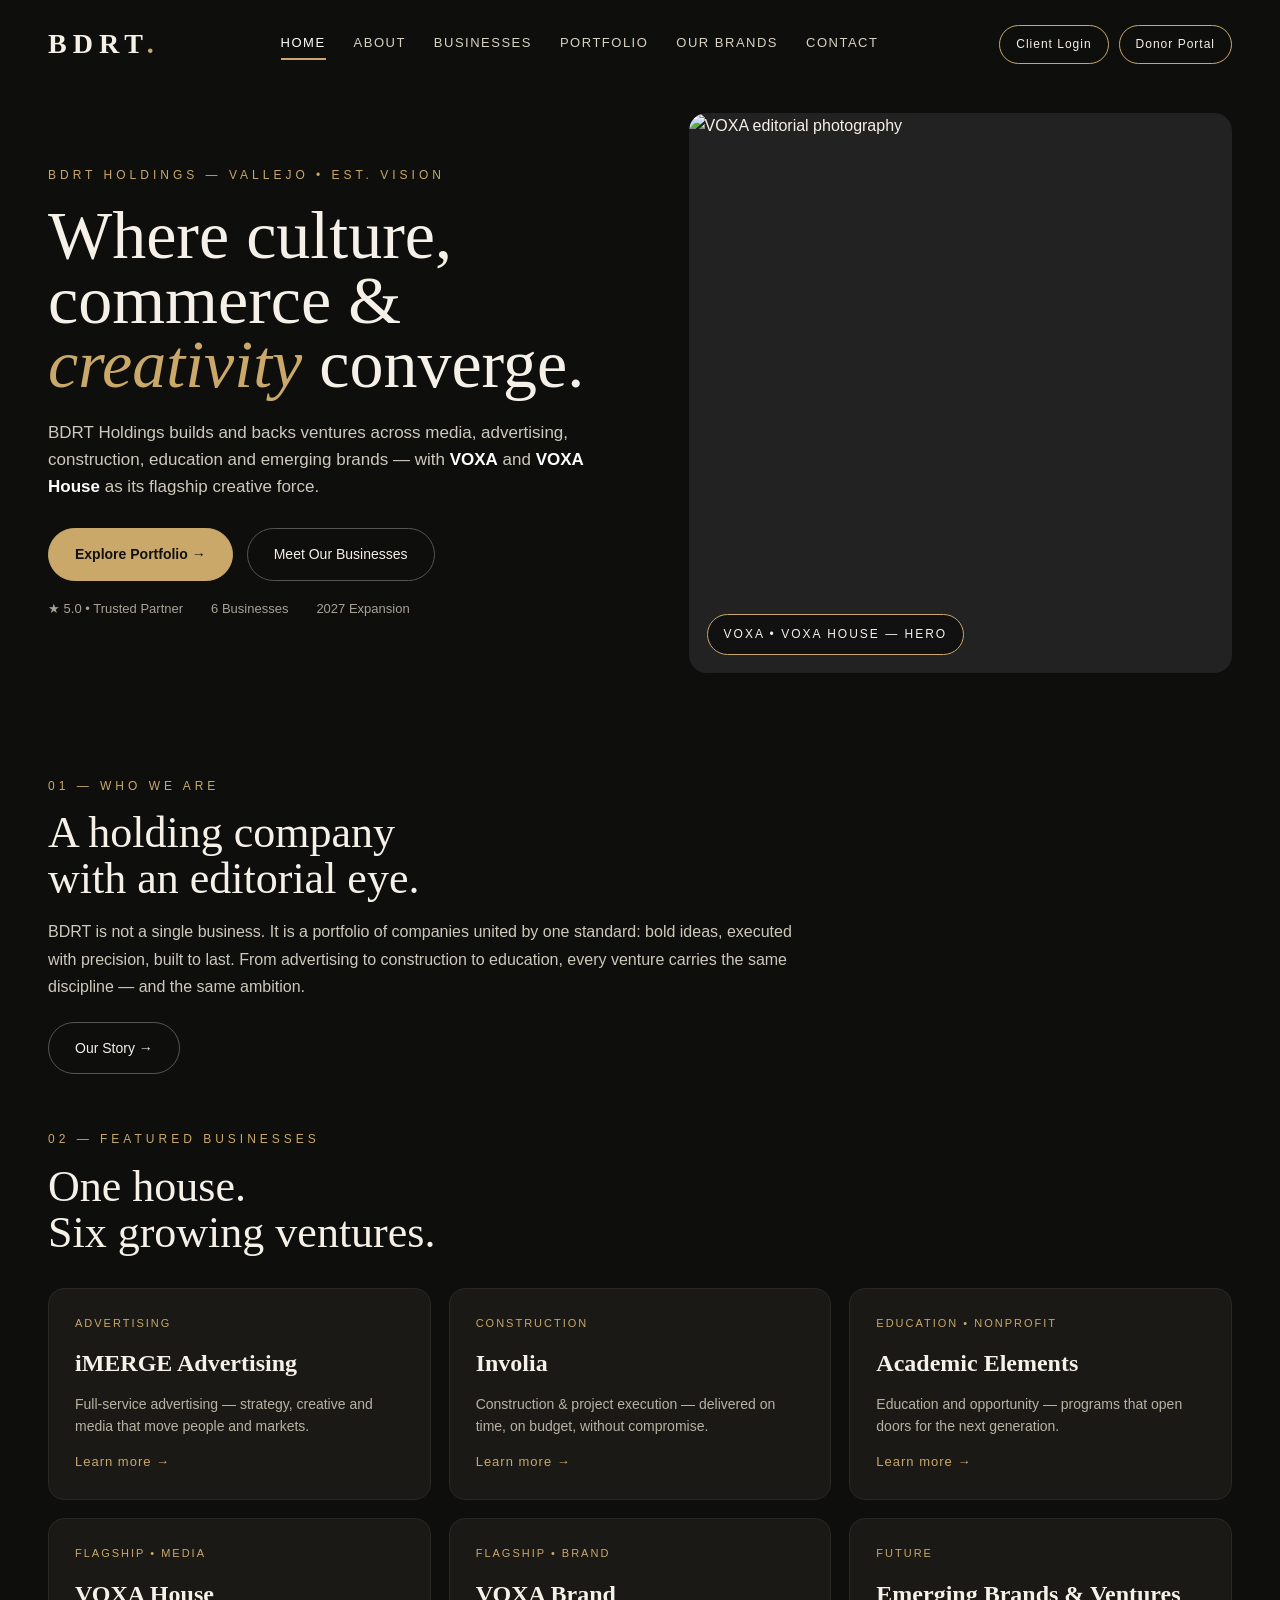
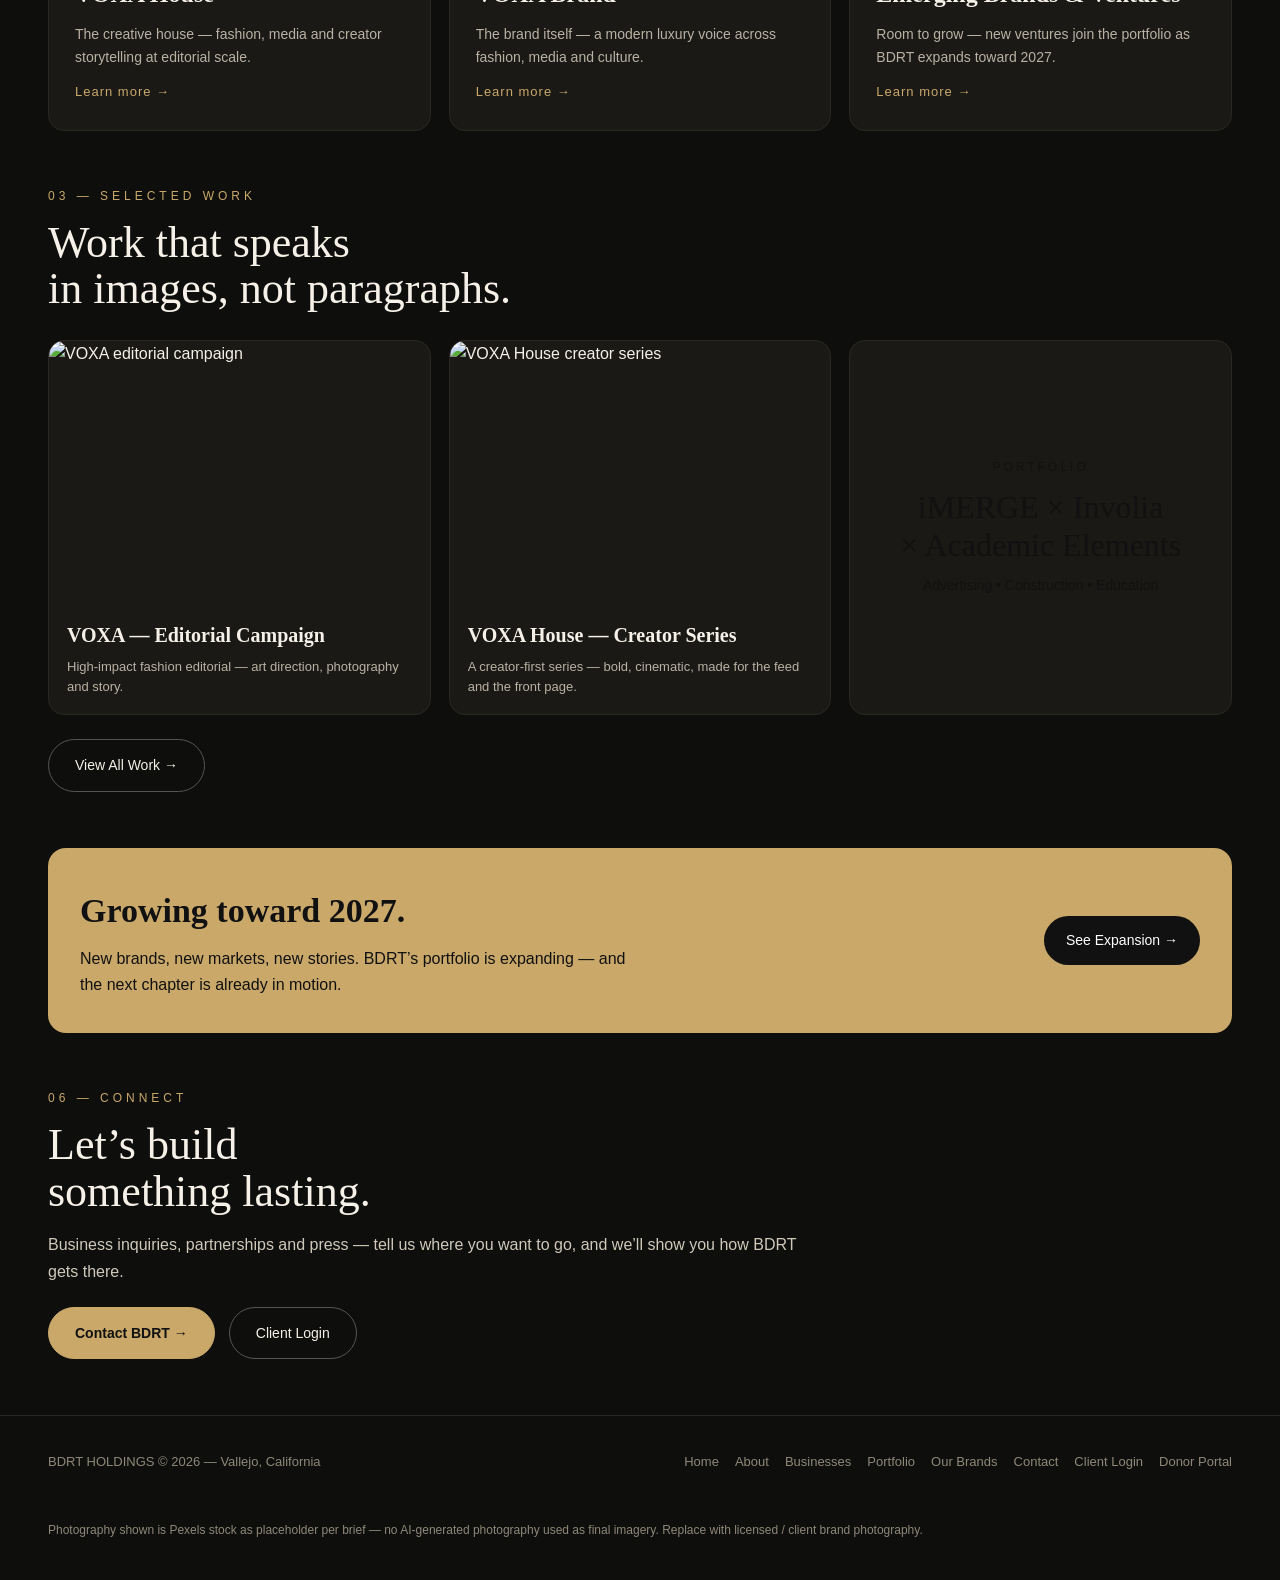
==== index.html @ 22045c34 "BDRT Holdings homepage + full site - Dark Luxury Editorial concept" ====
<!DOCTYPE html>
<html lang="en"><head><meta charset="utf-8"><meta name="viewport" content="width=device-width, initial-scale=1"><title>BDRT Holdings — Where culture, commerce &amp; creativity converge</title><link rel="stylesheet" href="styles.css"></head>
<body>
<header class="top">
  <a class="logo" href="index.html">BDRT<span>.</span></a>
  <button class="menu-toggle" data-menu-toggle aria-expanded="false">MENU ☰</button>
  <nav class="mainnav" data-mainnav><a href="index.html" class="active">Home</a><a href="about.html">About</a><a href="businesses.html">Businesses</a><a href="portfolio.html">Portfolio</a><a href="brands.html">Our Brands</a><a href="contact.html">Contact</a></nav>
  <div class="nav-actions"><a class="navbtn" href="contact.html#portals">Client Login</a><a class="navbtn" href="contact.html#portals">Donor Portal</a></div>
</header>
<main>
<div class="hero"><div><div class="kicker">BDRT Holdings — Vallejo • Est. Vision</div><h1>Where culture,<br>commerce &amp;<br><em>creativity</em> converge.</h1><p>BDRT Holdings builds and backs ventures across media, advertising, construction, education and emerging brands — with <b style="color:#fff">VOXA</b> and <b style="color:#fff">VOXA House</b> as its flagship creative force.</p><div class="cta"><a class="btn1" href="portfolio.html">Explore Portfolio →</a><a class="btn2" href="businesses.html">Meet Our Businesses</a></div><div class="meta"><span>★ 5.0 • Trusted Partner</span><span>6 Businesses</span><span>2027 Expansion</span></div></div>
<div class="wrap"><div class="heroimg"><img src="https://images.pexels.com/photos/19906681/pexels-photo-19906681.jpeg?auto=compress&cs=tinysrgb&w=1260&h=750&dpr=1" alt="VOXA editorial photography"></div><div class="badge" style="left:18px;bottom:18px">VOXA • VOXA HOUSE — HERO</div></div></div>
<div class="section"><div class="label">01 — Who We Are</div><h2>A holding company<br>with an editorial eye.</h2><p class="lead">BDRT is not a single business. It is a portfolio of companies united by one standard: bold ideas, executed with precision, built to last. From advertising to construction to education, every venture carries the same discipline — and the same ambition.</p><div class="cta" style="margin-top:22px"><a class="btn2" href="about.html">Our Story →</a></div></div>
<div class="section tight"><div class="label">02 — Featured Businesses</div><h2>One house.<br>Six growing ventures.</h2><div class="grid">
<div class="card"><div class="tag">Advertising</div><h3>iMERGE Advertising</h3><p>Full-service advertising — strategy, creative and media that move people and markets.</p><a class="link" href="businesses.html#imerge">Learn more →</a></div>
<div class="card"><div class="tag">Construction</div><h3>Involia</h3><p>Construction &amp; project execution — delivered on time, on budget, without compromise.</p><a class="link" href="businesses.html#involia">Learn more →</a></div>
<div class="card"><div class="tag">Education • Nonprofit</div><h3>Academic Elements</h3><p>Education and opportunity — programs that open doors for the next generation.</p><a class="link" href="businesses.html#academic-elements">Learn more →</a></div>
<div class="card"><div class="tag">Flagship • Media</div><h3>VOXA House</h3><p>The creative house — fashion, media and creator storytelling at editorial scale.</p><a class="link" href="brands.html#voxa-house">Learn more →</a></div>
<div class="card"><div class="tag">Flagship • Brand</div><h3>VOXA Brand</h3><p>The brand itself — a modern luxury voice across fashion, media and culture.</p><a class="link" href="brands.html#voxa-brand">Learn more →</a></div>
<div class="card"><div class="tag">Future</div><h3>Emerging Brands &amp; Ventures</h3><p>Room to grow — new ventures join the portfolio as BDRT expands toward 2027.</p><a class="link" href="businesses.html#emerging">Learn more →</a></div>
</div></div>
<div class="section tight"><div class="label">03 — Selected Work</div><h2>Work that speaks<br>in images, not paragraphs.</h2><div class="work">
<article><img src="https://images.pexels.com/photos/33989223/pexels-photo-33989223.jpeg?auto=compress&cs=tinysrgb&w=1260&h=750&dpr=1" alt="VOXA editorial campaign"><div class="txt"><h4>VOXA — Editorial Campaign</h4><p>High-impact fashion editorial — art direction, photography and story.</p></div></article>
<article><img src="https://images.pexels.com/photos/19906681/pexels-photo-19906681.jpeg?auto=compress&cs=tinysrgb&w=1260&h=750&dpr=1" alt="VOXA House creator series"><div class="txt"><h4>VOXA House — Creator Series</h4><p>A creator-first series — bold, cinematic, made for the feed and the front page.</p></div></article>
<article class="gold-tile"><div class="inner"><div class="eyebrow">PORTFOLIO</div><div class="big">iMERGE × Involia<br>× Academic Elements</div><p style="margin-top:10px;font-size:14px">Advertising • Construction • Education</p></div></article>
</div><div class="cta" style="margin-top:24px"><a class="btn2" href="portfolio.html">View All Work →</a></div></div>
<div class="section tight"><div class="band"><div><h3>Growing toward 2027.</h3><p>New brands, new markets, new stories. BDRT’s portfolio is expanding — and the next chapter is already in motion.</p></div><a href="about.html#vision-2027">See Expansion →</a></div></div>
<div class="section tight"><div class="label">06 — Connect</div><h2>Let’s build<br>something lasting.</h2><p class="lead">Business inquiries, partnerships and press — tell us where you want to go, and we’ll show you how BDRT gets there.</p><div class="cta" style="margin-top:22px"><a class="btn1" href="contact.html">Contact BDRT →</a><a class="btn2" href="contact.html#portals">Client Login</a></div></div>
</main>
<footer><div>BDRT HOLDINGS © 2026 — Vallejo, California</div><nav><a href="index.html">Home</a><a href="about.html">About</a><a href="businesses.html">Businesses</a><a href="portfolio.html">Portfolio</a><a href="brands.html">Our Brands</a><a href="contact.html">Contact</a><a href="contact.html#portals">Client Login</a><a href="contact.html#portals">Donor Portal</a></nav></footer>
<div class="note">Photography shown is Pexels stock as placeholder per brief — no AI-generated photography used as final imagery. Replace with licensed / client brand photography.</div>
<script src="script.js"></script>
</body></html>
---- styles.css ----
/* BDRT Holdings — Dark Luxury Editorial. Shared stylesheet. */
*{margin:0;padding:0;box-sizing:border-box}
:root{--bg:#0E0E0C;--card:#1A1916;--line:#2A2823;--cream:#F5F0E8;--muted:#CFC9BC;--dim:#B9B2A4;--faint:#8E887A;--gold:#C9A86A;--gold2:#8A6B2F}
html{scroll-behavior:smooth}
body{font-family:Inter,Arial,sans-serif;background:var(--bg);color:var(--cream);line-height:1.6}
a{color:inherit;text-decoration:none}
img{max-width:100%}
/* Header — identical on every page */
.top{max-width:1440px;margin:0 auto;padding:22px 48px;display:flex;justify-content:space-between;align-items:center;gap:20px}
.logo{font-family:Georgia,serif;font-size:28px;letter-spacing:6px;font-weight:700}
.logo span{color:var(--gold)}
.mainnav{display:flex;gap:28px;font-size:13px;letter-spacing:1.5px;text-transform:uppercase;color:#D8D2C4}
.mainnav a{padding:4px 0;border-bottom:2px solid transparent}
.mainnav a:hover,.mainnav a.active{color:#fff;border-bottom-color:var(--gold)}
.navbtn{border:1px solid var(--gold);padding:9px 16px;border-radius:999px;font-size:12px;letter-spacing:1px;white-space:nowrap}
.navbtn:hover{background:var(--gold);color:#111}
.nav-actions{display:flex;gap:10px;align-items:center}
.menu-toggle{display:none;background:none;border:1px solid #444;color:var(--cream);padding:8px 14px;border-radius:999px;font-size:12px;letter-spacing:2px;cursor:pointer}
/* Hero */
.hero{max-width:1440px;margin:0 auto;padding:24px 48px 48px;display:grid;grid-template-columns:1.05fr .95fr;gap:40px;align-items:center}
.kicker{font-size:12px;letter-spacing:4px;text-transform:uppercase;color:var(--gold);margin-bottom:18px}
h1{font-family:Georgia,serif;font-size:68px;line-height:.95;font-weight:400}
h1 em{font-style:italic;color:var(--gold)}
.hero p{margin:22px 0 28px;color:var(--muted);font-size:17px;max-width:560px}
.cta{display:flex;gap:14px;flex-wrap:wrap}
.btn1{background:var(--gold);color:#111;padding:14px 26px;border-radius:999px;font-weight:700;font-size:14px;border:1px solid var(--gold)}
.btn1:hover{background:#D9BC82}
.btn2{border:1px solid #555;padding:14px 26px;border-radius:999px;font-size:14px}
.btn2:hover{border-color:var(--gold)}
.heroimg{border-radius:18px;overflow:hidden;height:560px;background:#222}
.heroimg img{width:100%;height:100%;object-fit:cover}
.badge{position:absolute;background:#111;border:1px solid var(--gold);padding:10px 16px;border-radius:999px;font-size:12px;letter-spacing:2px}
.wrap{position:relative}
.meta{margin-top:18px;display:flex;gap:28px;color:#A9A295;font-size:13px;flex-wrap:wrap}
/* Sections */
.section{max-width:1440px;margin:0 auto;padding:56px 48px}
.section.tight{padding-top:0}
.label{font-size:12px;letter-spacing:4px;color:var(--gold);text-transform:uppercase}
h2{font-family:Georgia,serif;font-size:44px;line-height:1.05;margin:14px 0 16px;font-weight:400}
h2 em{font-style:italic;color:var(--gold)}
.lead{color:var(--muted);line-height:1.7;max-width:760px}
.grid{display:grid;grid-template-columns:repeat(3,1fr);gap:18px;margin-top:32px}
.card{background:var(--card);border:1px solid var(--line);border-radius:16px;padding:26px;min-height:210px}
.card:hover{border-color:var(--gold)}
.card h3{font-family:Georgia,serif;font-size:24px;margin:12px 0 10px}
.card p{color:var(--dim);font-size:14px;line-height:1.6}
.card .link{display:inline-block;margin-top:14px;color:var(--gold);font-size:13px;letter-spacing:1px}
.tag{font-size:11px;letter-spacing:2px;color:var(--gold);text-transform:uppercase}
/* Work */
.work{display:grid;grid-template-columns:1fr 1fr 1fr;gap:18px;margin-top:28px}
.work article{border-radius:16px;overflow:hidden;background:var(--card);border:1px solid var(--line)}
.work img{width:100%;height:260px;object-fit:cover;display:block}
.work .txt{padding:18px}
.work .txt h4{font-family:Georgia,serif;font-size:20px}
.work .txt p{color:var(--dim);font-size:13px;line-height:1.5;margin-top:6px}
.gold-tile{background:linear-gradient(135deg,var(--gold),var(--gold2));display:flex;align-items:center;justify-content:center;min-height:260px;border-radius:16px}
.gold-tile .inner{text-align:center;color:#111;padding:24px}
.gold-tile .eyebrow{font-size:12px;letter-spacing:3px}
.gold-tile .big{font-family:Georgia,serif;font-size:32px;margin-top:10px;line-height:1.2}
/* Band */
.band{background:var(--gold);color:#111;border-radius:18px;padding:36px 32px;display:flex;justify-content:space-between;align-items:center;gap:24px;flex-wrap:wrap}
.band h3{font-family:Georgia,serif;font-size:34px}
.band p{margin-top:8px;max-width:560px}
.band a{background:#111;color:#fff;padding:13px 22px;border-radius:999px;font-size:14px;white-space:nowrap}
/* Detail blocks (about / businesses / brands) */
.detail{border:1px solid var(--line);border-radius:16px;padding:30px;background:var(--card);margin-top:24px}
.detail h3{font-family:Georgia,serif;font-size:28px;margin-bottom:10px}
.detail p{color:var(--dim);max-width:820px}
.detail ul{margin:14px 0 0 20px;color:var(--dim)}
.detail li{margin-bottom:6px}
.split{display:grid;grid-template-columns:1fr 1fr;gap:24px;margin-top:24px}
.split img{width:100%;height:100%;min-height:280px;object-fit:cover;border-radius:16px}
/* Contact form */
.form{max-width:640px;margin-top:24px;display:grid;gap:14px}
.form label{font-size:12px;letter-spacing:2px;text-transform:uppercase;color:var(--gold)}
.form input,.form select,.form textarea{background:#141310;border:1px solid var(--line);color:var(--cream);padding:13px 16px;border-radius:12px;font:inherit;font-size:15px;width:100%}
.form input:focus,.form select:focus,.form textarea:focus{outline:none;border-color:var(--gold)}
.form-note{color:var(--faint);font-size:13px}
.portal-note{margin-top:24px;border:1px solid var(--line);border-radius:16px;padding:20px;background:var(--card);color:var(--dim);font-size:14px}
.portal-note a{color:var(--gold)}
/* Footer — identical on every page */
footer{max-width:1440px;margin:0 auto;padding:36px 48px 48px;display:flex;justify-content:space-between;gap:20px;flex-wrap:wrap;color:var(--faint);font-size:13px;border-top:1px solid var(--line)}
footer nav{display:flex;gap:16px;flex-wrap:wrap}
footer a:hover{color:var(--gold)}
.note{max-width:1440px;margin:0 auto;padding:0 48px 40px;color:var(--faint);font-size:12px;line-height:1.6}
/* Responsive */
@media (max-width:960px){
  .top{padding:18px 20px}
  .menu-toggle{display:block}
  .mainnav{display:none;position:absolute;top:72px;left:0;right:0;background:#141310;padding:20px;flex-direction:column;gap:14px;border-bottom:1px solid var(--line);z-index:10}
  .mainnav.open{display:flex}
  .nav-actions .navbtn{display:none}
  .hero{grid-template-columns:1fr;padding:16px 20px 32px;gap:24px}
  h1{font-size:42px}
  .heroimg{height:380px}
  .section{padding:36px 20px}
  .grid,.work{grid-template-columns:1fr}
  h2{font-size:32px}
  .split{grid-template-columns:1fr}
  .band{padding:26px 20px}
  footer{padding:28px 20px 32px}
  .note{padding:0 20px 28px}
}
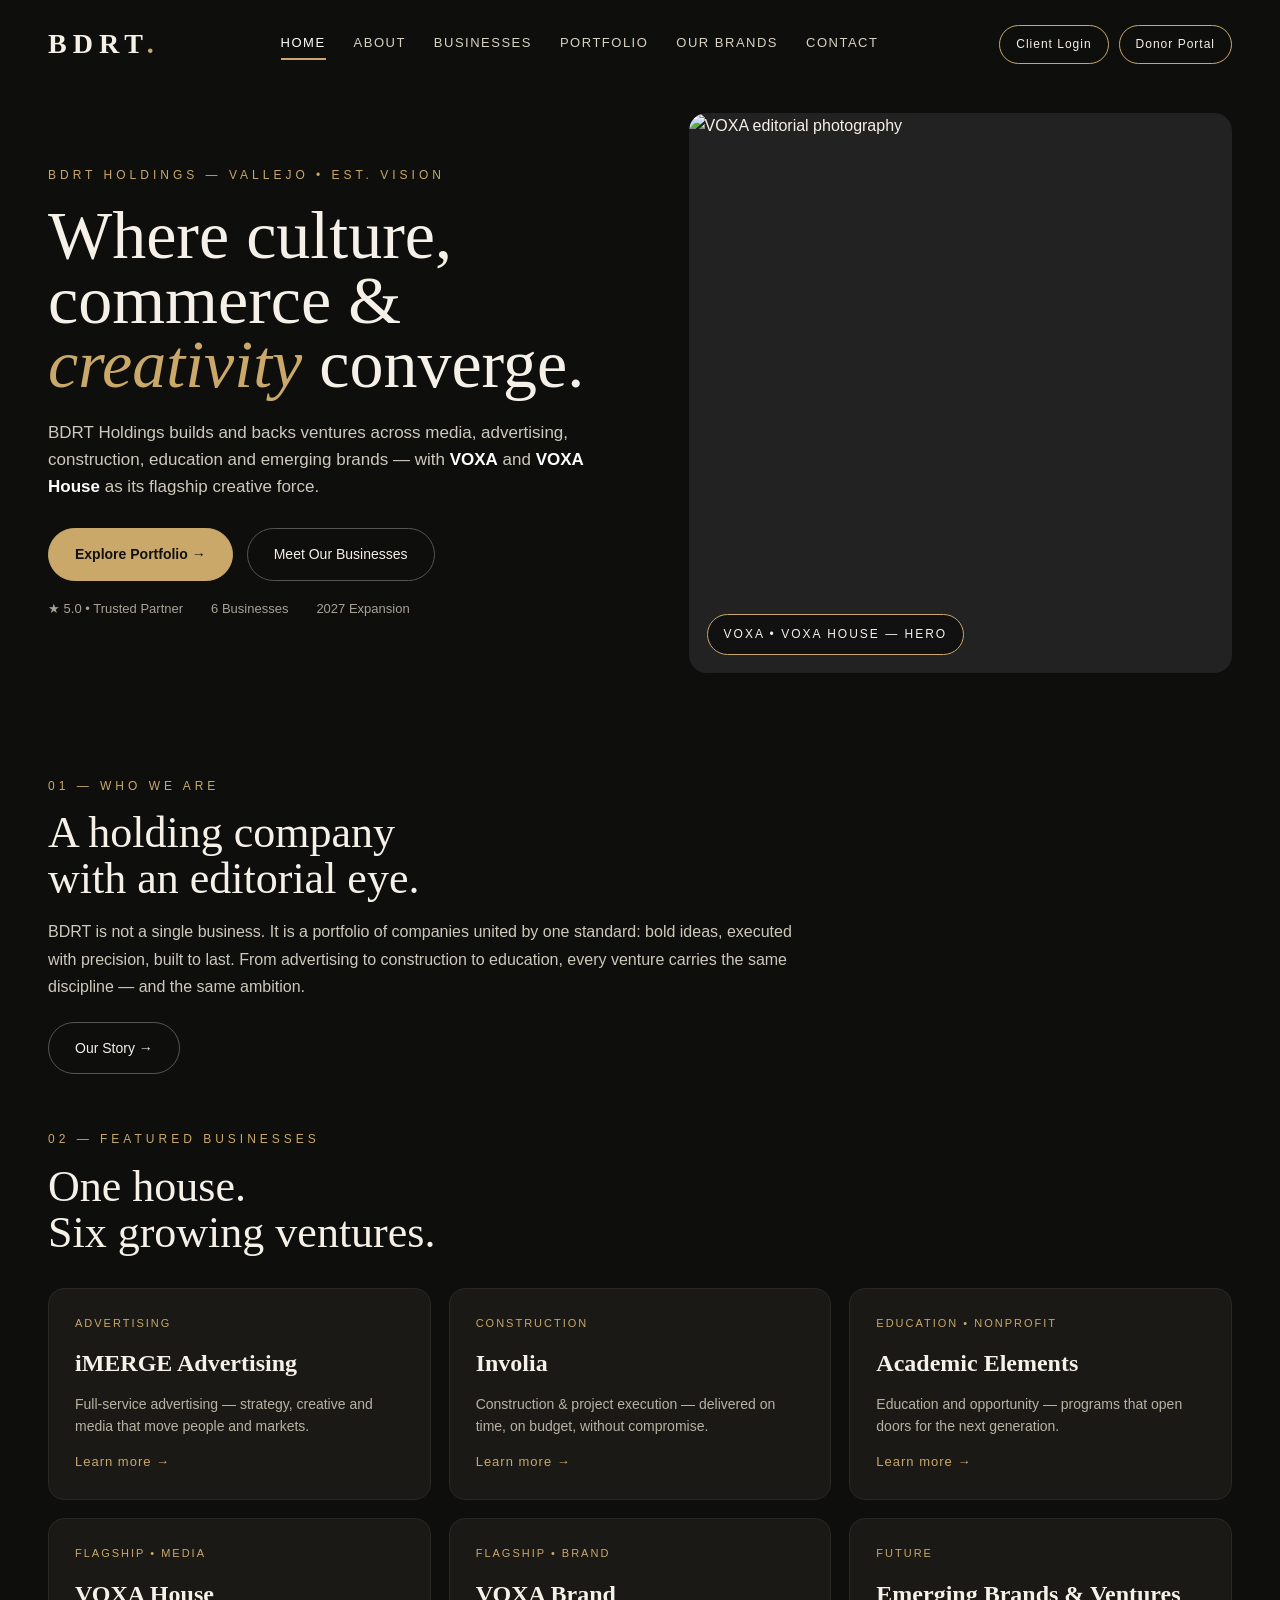
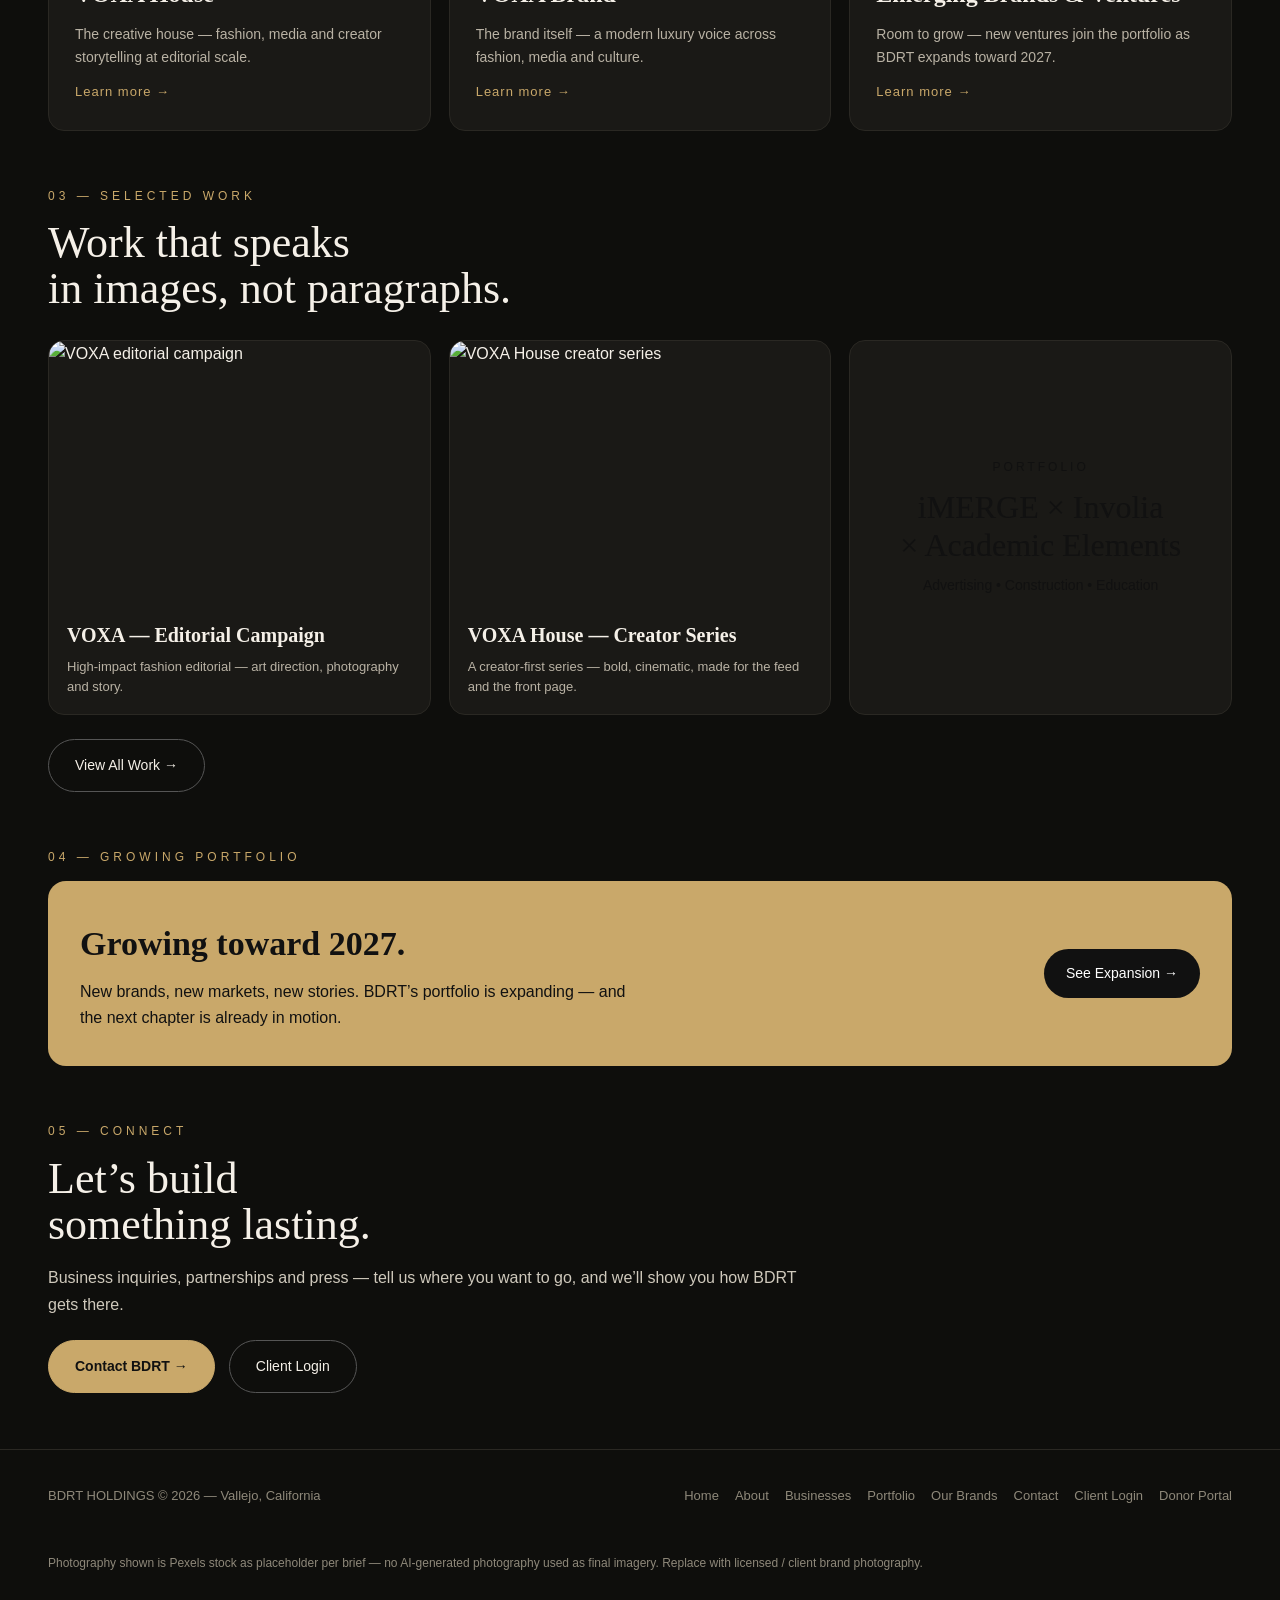
==== commit 778f42fd: "Fix: sequential section numbers, distinct photos per project, mailto contact form" ====
--- a/index.html
+++ b/index.html
@@ -21,11 +21,11 @@
 </div></div>
 <div class="section tight"><div class="label">03 — Selected Work</div><h2>Work that speaks<br>in images, not paragraphs.</h2><div class="work">
 <article><img src="https://images.pexels.com/photos/33989223/pexels-photo-33989223.jpeg?auto=compress&cs=tinysrgb&w=1260&h=750&dpr=1" alt="VOXA editorial campaign"><div class="txt"><h4>VOXA — Editorial Campaign</h4><p>High-impact fashion editorial — art direction, photography and story.</p></div></article>
-<article><img src="https://images.pexels.com/photos/19906681/pexels-photo-19906681.jpeg?auto=compress&cs=tinysrgb&w=1260&h=750&dpr=1" alt="VOXA House creator series"><div class="txt"><h4>VOXA House — Creator Series</h4><p>A creator-first series — bold, cinematic, made for the feed and the front page.</p></div></article>
+<article><img src="https://images.pexels.com/photos/29281615/pexels-photo-29281615.jpeg?auto=compress&cs=tinysrgb&w=1260&h=750&dpr=1" alt="VOXA House creator series"><div class="txt"><h4>VOXA House — Creator Series</h4><p>A creator-first series — bold, cinematic, made for the feed and the front page.</p></div></article>
 <article class="gold-tile"><div class="inner"><div class="eyebrow">PORTFOLIO</div><div class="big">iMERGE × Involia<br>× Academic Elements</div><p style="margin-top:10px;font-size:14px">Advertising • Construction • Education</p></div></article>
 </div><div class="cta" style="margin-top:24px"><a class="btn2" href="portfolio.html">View All Work →</a></div></div>
-<div class="section tight"><div class="band"><div><h3>Growing toward 2027.</h3><p>New brands, new markets, new stories. BDRT’s portfolio is expanding — and the next chapter is already in motion.</p></div><a href="about.html#vision-2027">See Expansion →</a></div></div>
-<div class="section tight"><div class="label">06 — Connect</div><h2>Let’s build<br>something lasting.</h2><p class="lead">Business inquiries, partnerships and press — tell us where you want to go, and we’ll show you how BDRT gets there.</p><div class="cta" style="margin-top:22px"><a class="btn1" href="contact.html">Contact BDRT →</a><a class="btn2" href="contact.html#portals">Client Login</a></div></div>
+<div class="section tight"><div class="label">04 — Growing Portfolio</div><div class="band" style="margin-top:14px"><div><h3>Growing toward 2027.</h3><p>New brands, new markets, new stories. BDRT’s portfolio is expanding — and the next chapter is already in motion.</p></div><a href="about.html#vision-2027">See Expansion →</a></div></div>
+<div class="section tight"><div class="label">05 — Connect</div><h2>Let’s build<br>something lasting.</h2><p class="lead">Business inquiries, partnerships and press — tell us where you want to go, and we’ll show you how BDRT gets there.</p><div class="cta" style="margin-top:22px"><a class="btn1" href="contact.html">Contact BDRT →</a><a class="btn2" href="contact.html#portals">Client Login</a></div></div>
 </main>
 <footer><div>BDRT HOLDINGS © 2026 — Vallejo, California</div><nav><a href="index.html">Home</a><a href="about.html">About</a><a href="businesses.html">Businesses</a><a href="portfolio.html">Portfolio</a><a href="brands.html">Our Brands</a><a href="contact.html">Contact</a><a href="contact.html#portals">Client Login</a><a href="contact.html#portals">Donor Portal</a></nav></footer>
 <div class="note">Photography shown is Pexels stock as placeholder per brief — no AI-generated photography used as final imagery. Replace with licensed / client brand photography.</div>
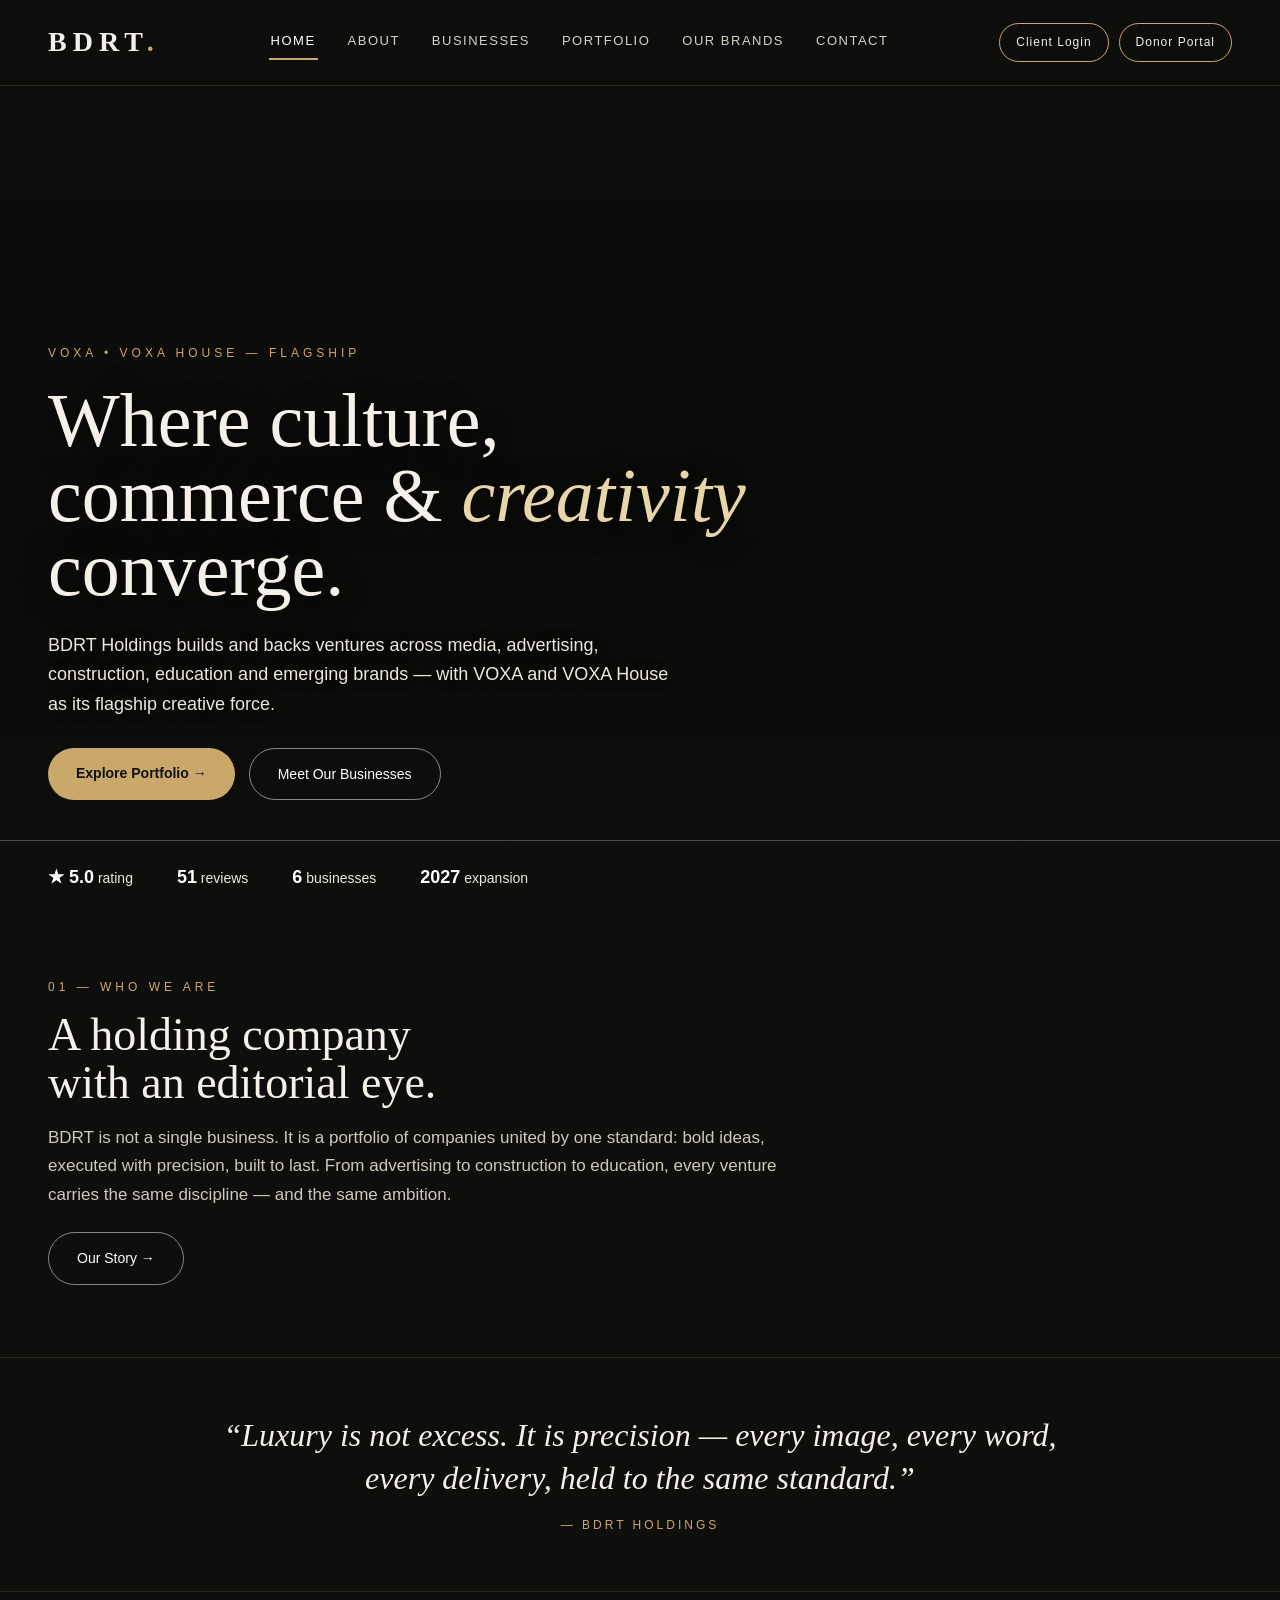
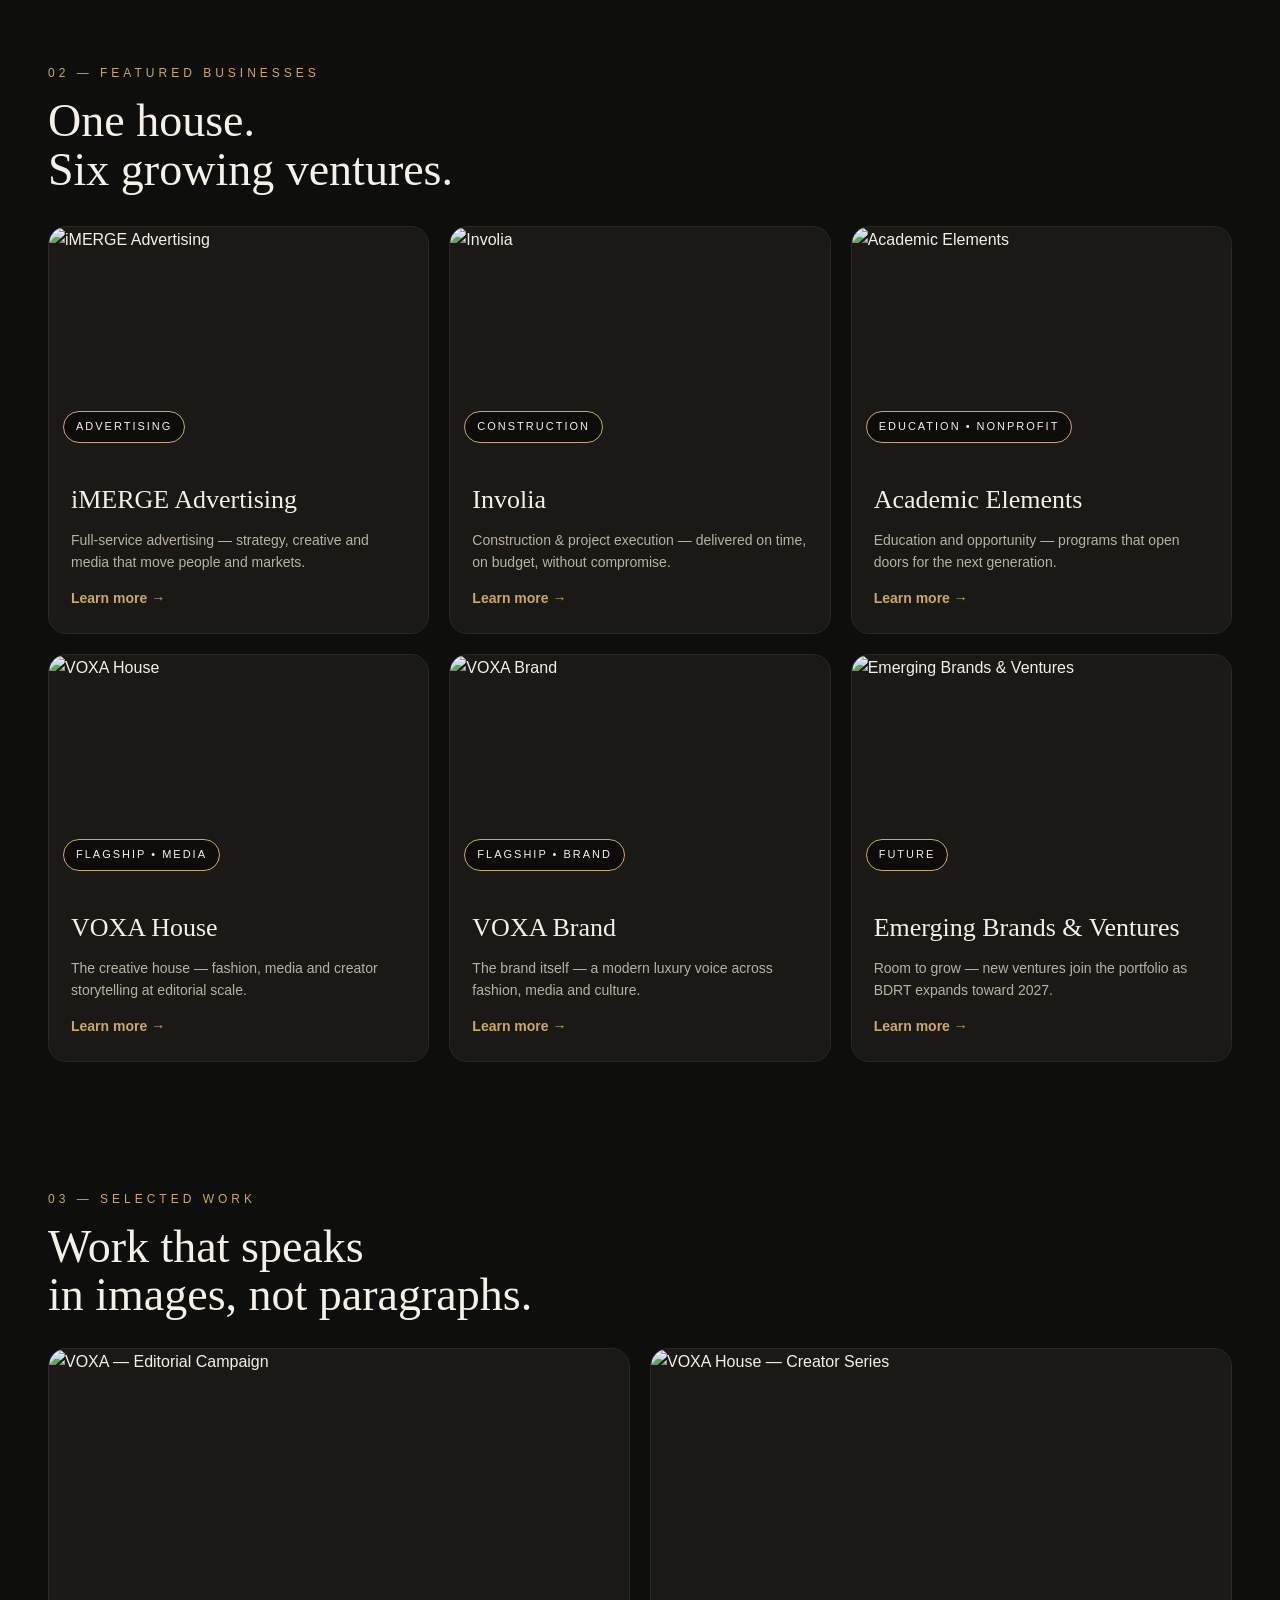
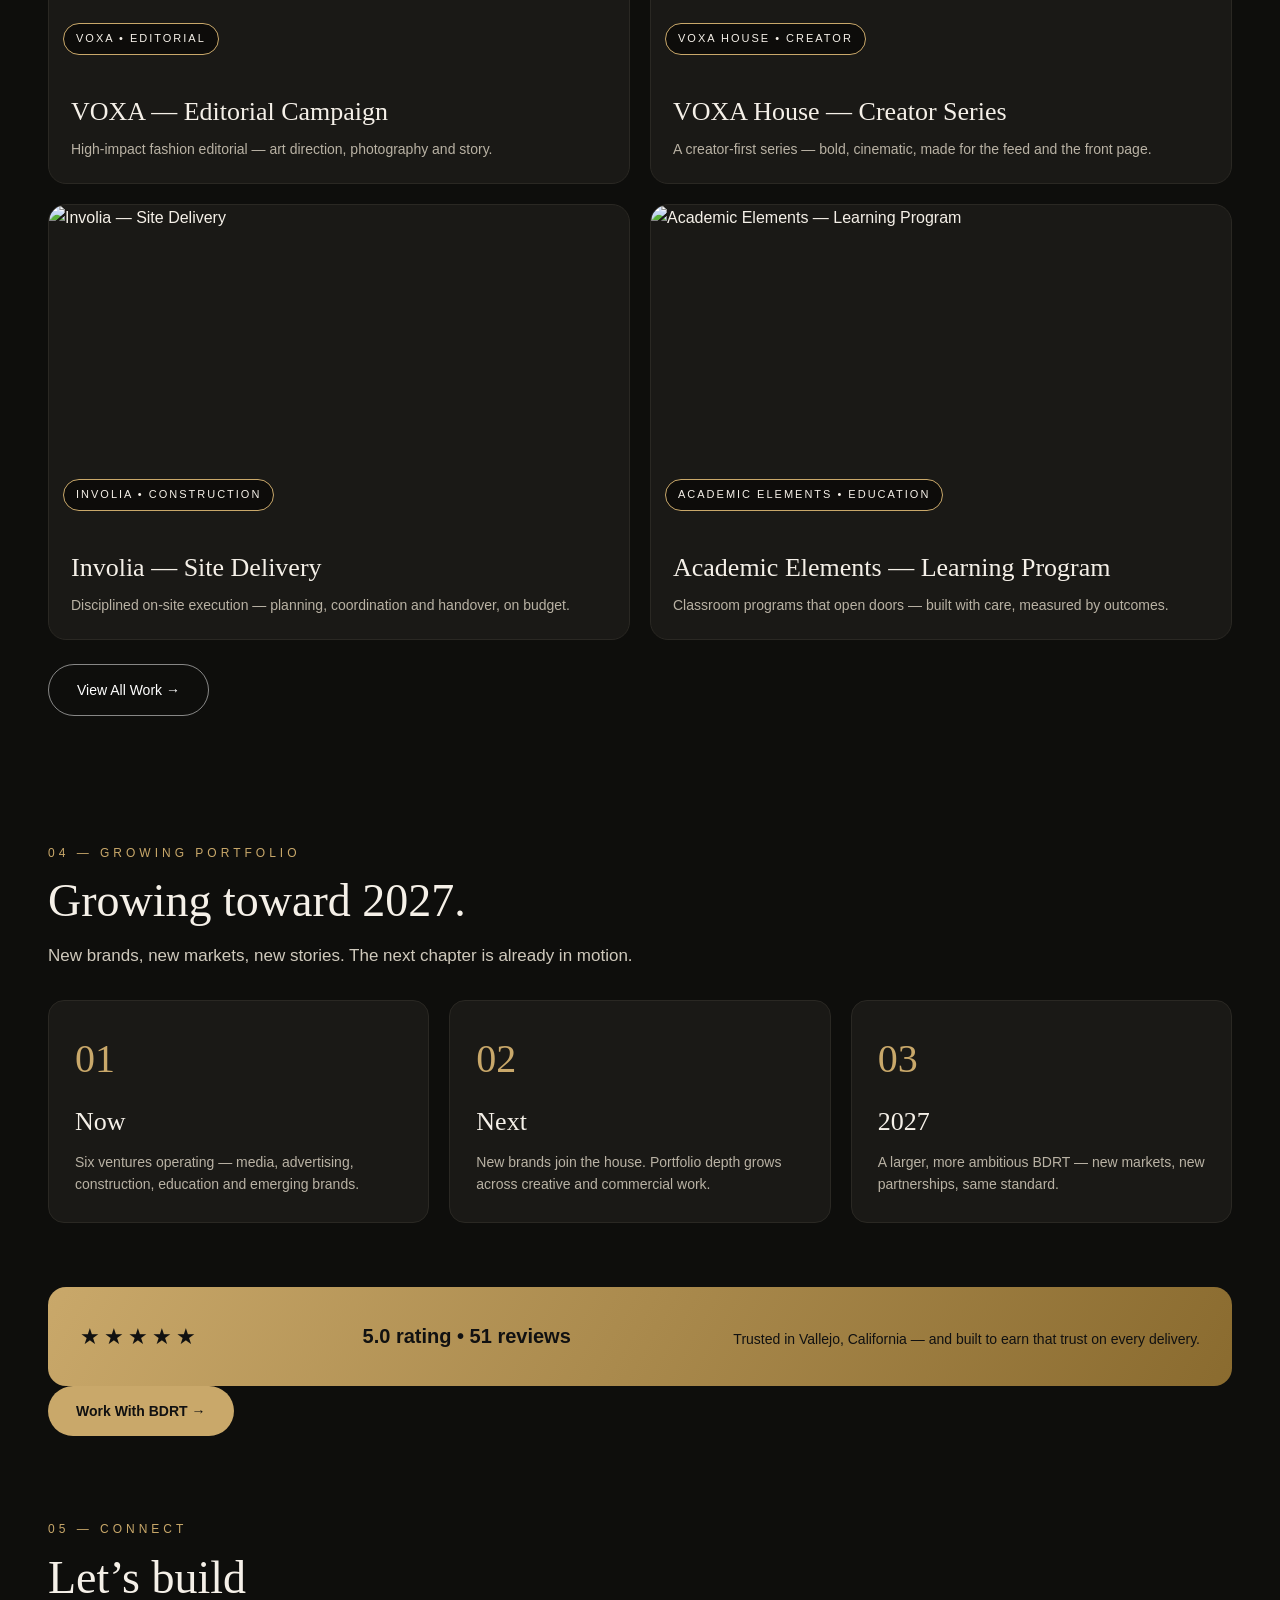
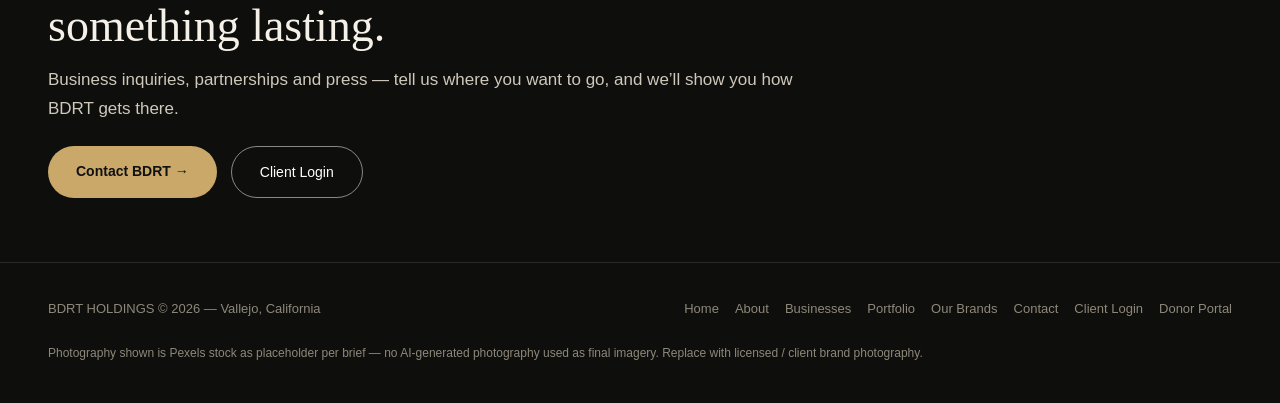
==== commit 3a74318f: "Premium v2: full-bleed hero, image cards per business, 2027 timeline, trust band" ====
--- a/index.html
+++ b/index.html
@@ -1,31 +1,39 @@
 <!DOCTYPE html>
-<html lang="en"><head><meta charset="utf-8"><meta name="viewport" content="width=device-width, initial-scale=1"><title>BDRT Holdings — Where culture, commerce &amp; creativity converge</title><link rel="stylesheet" href="styles.css"></head>
+<html lang="en"><head><meta charset="utf-8"><meta name="viewport" content="width=device-width, initial-scale=1"><title>Where culture, commerce & creativity converge — BDRT Holdings</title><link rel="stylesheet" href="styles.css"></head>
 <body>
 <header class="top">
   <a class="logo" href="index.html">BDRT<span>.</span></a>
   <button class="menu-toggle" data-menu-toggle aria-expanded="false">MENU ☰</button>
-  <nav class="mainnav" data-mainnav><a href="index.html" class="active">Home</a><a href="about.html">About</a><a href="businesses.html">Businesses</a><a href="portfolio.html">Portfolio</a><a href="brands.html">Our Brands</a><a href="contact.html">Contact</a></nav>
+  <nav class="mainnav" data-mainnav><a href="index.html" class="active">Home</a><a href="about.html" data-nav="about">About</a><a href="businesses.html" data-nav="businesses">Businesses</a><a href="portfolio.html" data-nav="portfolio">Portfolio</a><a href="brands.html" data-nav="brands">Our Brands</a><a href="contact.html" data-nav="contact">Contact</a></nav>
   <div class="nav-actions"><a class="navbtn" href="contact.html#portals">Client Login</a><a class="navbtn" href="contact.html#portals">Donor Portal</a></div>
 </header>
 <main>
-<div class="hero"><div><div class="kicker">BDRT Holdings — Vallejo • Est. Vision</div><h1>Where culture,<br>commerce &amp;<br><em>creativity</em> converge.</h1><p>BDRT Holdings builds and backs ventures across media, advertising, construction, education and emerging brands — with <b style="color:#fff">VOXA</b> and <b style="color:#fff">VOXA House</b> as its flagship creative force.</p><div class="cta"><a class="btn1" href="portfolio.html">Explore Portfolio →</a><a class="btn2" href="businesses.html">Meet Our Businesses</a></div><div class="meta"><span>★ 5.0 • Trusted Partner</span><span>6 Businesses</span><span>2027 Expansion</span></div></div>
-<div class="wrap"><div class="heroimg"><img src="https://images.pexels.com/photos/19906681/pexels-photo-19906681.jpeg?auto=compress&cs=tinysrgb&w=1260&h=750&dpr=1" alt="VOXA editorial photography"></div><div class="badge" style="left:18px;bottom:18px">VOXA • VOXA HOUSE — HERO</div></div></div>
+
+<section class="hero-full" style="background-image:linear-gradient(180deg,rgba(10,10,8,.35) 0%,rgba(10,10,8,.78) 62%,#0E0E0C 100%),url('https://images.pexels.com/photos/19906681/pexels-photo-19906681.jpeg?auto=compress&cs=tinysrgb&w=1920&h=750&dpr=1')">
+  <div class="hero-inner">
+    <div class="eyebrow">VOXA • VOXA HOUSE — FLAGSHIP</div>
+    <h1>Where culture,<br>commerce &amp; <em>creativity</em><br>converge.</h1>
+    <p class="hero-sub">BDRT Holdings builds and backs ventures across media, advertising, construction, education and emerging brands — with VOXA and VOXA House as its flagship creative force.</p>
+    <div class="cta"><a class="btn1" href="portfolio.html">Explore Portfolio →</a><a class="btn2" href="businesses.html">Meet Our Businesses</a></div>
+  </div>
+  <div class="stats"><span><strong>★ 5.0</strong> rating</span><span><strong>51</strong> reviews</span><span><strong>6</strong> businesses</span><span><strong>2027</strong> expansion</span></div>
+</section>
 <div class="section"><div class="label">01 — Who We Are</div><h2>A holding company<br>with an editorial eye.</h2><p class="lead">BDRT is not a single business. It is a portfolio of companies united by one standard: bold ideas, executed with precision, built to last. From advertising to construction to education, every venture carries the same discipline — and the same ambition.</p><div class="cta" style="margin-top:22px"><a class="btn2" href="about.html">Our Story →</a></div></div>
-<div class="section tight"><div class="label">02 — Featured Businesses</div><h2>One house.<br>Six growing ventures.</h2><div class="grid">
-<div class="card"><div class="tag">Advertising</div><h3>iMERGE Advertising</h3><p>Full-service advertising — strategy, creative and media that move people and markets.</p><a class="link" href="businesses.html#imerge">Learn more →</a></div>
-<div class="card"><div class="tag">Construction</div><h3>Involia</h3><p>Construction &amp; project execution — delivered on time, on budget, without compromise.</p><a class="link" href="businesses.html#involia">Learn more →</a></div>
-<div class="card"><div class="tag">Education • Nonprofit</div><h3>Academic Elements</h3><p>Education and opportunity — programs that open doors for the next generation.</p><a class="link" href="businesses.html#academic-elements">Learn more →</a></div>
-<div class="card"><div class="tag">Flagship • Media</div><h3>VOXA House</h3><p>The creative house — fashion, media and creator storytelling at editorial scale.</p><a class="link" href="brands.html#voxa-house">Learn more →</a></div>
-<div class="card"><div class="tag">Flagship • Brand</div><h3>VOXA Brand</h3><p>The brand itself — a modern luxury voice across fashion, media and culture.</p><a class="link" href="brands.html#voxa-brand">Learn more →</a></div>
-<div class="card"><div class="tag">Future</div><h3>Emerging Brands &amp; Ventures</h3><p>Room to grow — new ventures join the portfolio as BDRT expands toward 2027.</p><a class="link" href="businesses.html#emerging">Learn more →</a></div>
-</div></div>
-<div class="section tight"><div class="label">03 — Selected Work</div><h2>Work that speaks<br>in images, not paragraphs.</h2><div class="work">
-<article><img src="https://images.pexels.com/photos/33989223/pexels-photo-33989223.jpeg?auto=compress&cs=tinysrgb&w=1260&h=750&dpr=1" alt="VOXA editorial campaign"><div class="txt"><h4>VOXA — Editorial Campaign</h4><p>High-impact fashion editorial — art direction, photography and story.</p></div></article>
-<article><img src="https://images.pexels.com/photos/29281615/pexels-photo-29281615.jpeg?auto=compress&cs=tinysrgb&w=1260&h=750&dpr=1" alt="VOXA House creator series"><div class="txt"><h4>VOXA House — Creator Series</h4><p>A creator-first series — bold, cinematic, made for the feed and the front page.</p></div></article>
-<article class="gold-tile"><div class="inner"><div class="eyebrow">PORTFOLIO</div><div class="big">iMERGE × Involia<br>× Academic Elements</div><p style="margin-top:10px;font-size:14px">Advertising • Construction • Education</p></div></article>
-</div><div class="cta" style="margin-top:24px"><a class="btn2" href="portfolio.html">View All Work →</a></div></div>
-<div class="section tight"><div class="label">04 — Growing Portfolio</div><div class="band" style="margin-top:14px"><div><h3>Growing toward 2027.</h3><p>New brands, new markets, new stories. BDRT’s portfolio is expanding — and the next chapter is already in motion.</p></div><a href="about.html#vision-2027">See Expansion →</a></div></div>
-<div class="section tight"><div class="label">05 — Connect</div><h2>Let’s build<br>something lasting.</h2><p class="lead">Business inquiries, partnerships and press — tell us where you want to go, and we’ll show you how BDRT gets there.</p><div class="cta" style="margin-top:22px"><a class="btn1" href="contact.html">Contact BDRT →</a><a class="btn2" href="contact.html#portals">Client Login</a></div></div>
+<div class="quote-band"><p>“Luxury is not excess. It is precision — every image, every word, every delivery, held to the same standard.”</p><span>— BDRT Holdings</span></div>
+<div class="section"><div class="label">02 — Featured Businesses</div><h2>One house.<br>Six growing ventures.</h2><div class="biz-grid"><article class="biz-card"><div class="biz-img"><img src="https://images.pexels.com/photos/5466286/pexels-photo-5466286.jpeg?auto=compress&cs=tinysrgb&w=1260&h=750&dpr=1" alt="iMERGE Advertising"><span class="biz-tag">Advertising</span></div><div class="biz-txt"><h3>iMERGE Advertising</h3><p>Full-service advertising — strategy, creative and media that move people and markets.</p><a class="link" href="businesses.html#imerge">Learn more →</a></div></article>
+<article class="biz-card"><div class="biz-img"><img src="https://images.pexels.com/photos/8961064/pexels-photo-8961064.jpeg?auto=compress&cs=tinysrgb&w=1260&h=750&dpr=1" alt="Involia"><span class="biz-tag">Construction</span></div><div class="biz-txt"><h3>Involia</h3><p>Construction &amp; project execution — delivered on time, on budget, without compromise.</p><a class="link" href="businesses.html#involia">Learn more →</a></div></article>
+<article class="biz-card"><div class="biz-img"><img src="https://images.pexels.com/photos/8141591/pexels-photo-8141591.jpeg?auto=compress&cs=tinysrgb&w=1260&h=750&dpr=1" alt="Academic Elements"><span class="biz-tag">Education • Nonprofit</span></div><div class="biz-txt"><h3>Academic Elements</h3><p>Education and opportunity — programs that open doors for the next generation.</p><a class="link" href="businesses.html#academic-elements">Learn more →</a></div></article>
+<article class="biz-card"><div class="biz-img"><img src="https://images.pexels.com/photos/29281615/pexels-photo-29281615.jpeg?auto=compress&cs=tinysrgb&w=1260&h=750&dpr=1" alt="VOXA House"><span class="biz-tag">Flagship • Media</span></div><div class="biz-txt"><h3>VOXA House</h3><p>The creative house — fashion, media and creator storytelling at editorial scale.</p><a class="link" href="brands.html#voxa-house">Learn more →</a></div></article>
+<article class="biz-card"><div class="biz-img"><img src="https://images.pexels.com/photos/20374330/pexels-photo-20374330.jpeg?auto=compress&cs=tinysrgb&w=1260&h=750&dpr=1" alt="VOXA Brand"><span class="biz-tag">Flagship • Brand</span></div><div class="biz-txt"><h3>VOXA Brand</h3><p>The brand itself — a modern luxury voice across fashion, media and culture.</p><a class="link" href="brands.html#voxa-brand">Learn more →</a></div></article>
+<article class="biz-card"><div class="biz-img"><img src="https://images.pexels.com/photos/3932229/pexels-photo-3932229.jpeg?auto=compress&cs=tinysrgb&w=1260&h=750&dpr=1" alt="Emerging Brands &amp; Ventures"><span class="biz-tag">Future</span></div><div class="biz-txt"><h3>Emerging Brands &amp; Ventures</h3><p>Room to grow — new ventures join the portfolio as BDRT expands toward 2027.</p><a class="link" href="businesses.html#emerging">Learn more →</a></div></article></div></div>
+<div class="section"><div class="label">03 — Selected Work</div><h2>Work that speaks<br>in images, not paragraphs.</h2><div class="work-grid"><article class="work-card"><div class="work-img"><img src="https://images.pexels.com/photos/33989223/pexels-photo-33989223.jpeg?auto=compress&cs=tinysrgb&w=1260&h=750&dpr=1" alt="VOXA — Editorial Campaign"><span class="work-tag">VOXA • Editorial</span></div><div class="work-txt"><h3>VOXA — Editorial Campaign</h3><p>High-impact fashion editorial — art direction, photography and story.</p></div></article>
+<article class="work-card"><div class="work-img"><img src="https://images.pexels.com/photos/8542182/pexels-photo-8542182.jpeg?auto=compress&cs=tinysrgb&w=1260&h=750&dpr=1" alt="VOXA House — Creator Series"><span class="work-tag">VOXA House • Creator</span></div><div class="work-txt"><h3>VOXA House — Creator Series</h3><p>A creator-first series — bold, cinematic, made for the feed and the front page.</p></div></article>
+<article class="work-card"><div class="work-img"><img src="https://images.pexels.com/photos/17410693/pexels-photo-17410693.jpeg?auto=compress&cs=tinysrgb&w=1260&h=750&dpr=1" alt="Involia — Site Delivery"><span class="work-tag">Involia • Construction</span></div><div class="work-txt"><h3>Involia — Site Delivery</h3><p>Disciplined on-site execution — planning, coordination and handover, on budget.</p></div></article>
+<article class="work-card"><div class="work-img"><img src="https://images.pexels.com/photos/10082715/pexels-photo-10082715.jpeg?auto=compress&cs=tinysrgb&w=1260&h=750&dpr=1" alt="Academic Elements — Learning Program"><span class="work-tag">Academic Elements • Education</span></div><div class="work-txt"><h3>Academic Elements — Learning Program</h3><p>Classroom programs that open doors — built with care, measured by outcomes.</p></div></article></div><div class="cta" style="margin-top:24px"><a class="btn2" href="portfolio.html">View All Work →</a></div></div>
+<div class="section"><div class="label">04 — Growing Portfolio</div><h2>Growing toward 2027.</h2><p class="lead">New brands, new markets, new stories. The next chapter is already in motion.</p><div class="timeline"><div class="tl"><span class="tl-num">01</span><h3>Now</h3><p>Six ventures operating — media, advertising, construction, education and emerging brands.</p></div><div class="tl"><span class="tl-num">02</span><h3>Next</h3><p>New brands join the house. Portfolio depth grows across creative and commercial work.</p></div><div class="tl"><span class="tl-num">03</span><h3>2027</h3><p>A larger, more ambitious BDRT — new markets, new partnerships, same standard.</p></div></div></div>
+<div class="trust-band"><div><span class="stars">★★★★★</span><strong>5.0 rating • 51 reviews</strong><p>Trusted in Vallejo, California — and built to earn that trust on every delivery.</p></div><a class="btn1" href="contact.html">Work With BDRT →</a></div>
+<div class="section"><div class="label">05 — Connect</div><h2>Let’s build<br>something lasting.</h2><p class="lead">Business inquiries, partnerships and press — tell us where you want to go, and we’ll show you how BDRT gets there.</p><div class="cta" style="margin-top:22px"><a class="btn1" href="contact.html">Contact BDRT →</a><a class="btn2" href="contact.html#portals">Client Login</a></div></div>
+
 </main>
 <footer><div>BDRT HOLDINGS © 2026 — Vallejo, California</div><nav><a href="index.html">Home</a><a href="about.html">About</a><a href="businesses.html">Businesses</a><a href="portfolio.html">Portfolio</a><a href="brands.html">Our Brands</a><a href="contact.html">Contact</a><a href="contact.html#portals">Client Login</a><a href="contact.html#portals">Donor Portal</a></nav></footer>
 <div class="note">Photography shown is Pexels stock as placeholder per brief — no AI-generated photography used as final imagery. Replace with licensed / client brand photography.</div>
--- a/styles.css
+++ b/styles.css
@@ -1,103 +1,94 @@
-/* BDRT Holdings — Dark Luxury Editorial. Shared stylesheet. */
 *{margin:0;padding:0;box-sizing:border-box}
-:root{--bg:#0E0E0C;--card:#1A1916;--line:#2A2823;--cream:#F5F0E8;--muted:#CFC9BC;--dim:#B9B2A4;--faint:#8E887A;--gold:#C9A86A;--gold2:#8A6B2F}
+:root{--bg:#0E0E0C;--card:#1A1916;--line:#2A2823;--cream:#F5F0E8;--muted:#CFC9BC;--dim:#A9A295;--gold:#C9A86A;--gold2:#E8D5A8}
 html{scroll-behavior:smooth}
 body{font-family:Inter,Arial,sans-serif;background:var(--bg);color:var(--cream);line-height:1.6}
 a{color:inherit;text-decoration:none}
-img{max-width:100%}
-/* Header — identical on every page */
-.top{max-width:1440px;margin:0 auto;padding:22px 48px;display:flex;justify-content:space-between;align-items:center;gap:20px}
+img{display:block;width:100%;height:100%;object-fit:cover}
+.top{max-width:1440px;margin:0 auto;padding:20px 48px;display:flex;justify-content:space-between;align-items:center;position:sticky;top:0;background:rgba(14,14,12,.92);backdrop-filter:blur(10px);z-index:50;border-bottom:1px solid var(--line)}
 .logo{font-family:Georgia,serif;font-size:28px;letter-spacing:6px;font-weight:700}
 .logo span{color:var(--gold)}
 .mainnav{display:flex;gap:28px;font-size:13px;letter-spacing:1.5px;text-transform:uppercase;color:#D8D2C4}
-.mainnav a{padding:4px 0;border-bottom:2px solid transparent}
-.mainnav a:hover,.mainnav a.active{color:#fff;border-bottom-color:var(--gold)}
-.navbtn{border:1px solid var(--gold);padding:9px 16px;border-radius:999px;font-size:12px;letter-spacing:1px;white-space:nowrap}
+.mainnav a{padding:6px 2px;border-bottom:2px solid transparent;transition:border-color .25s}
+.mainnav a:hover,.mainnav a.active{border-bottom-color:var(--gold);color:#fff}
+.navbtn{border:1px solid var(--gold);padding:9px 16px;border-radius:999px;font-size:12px;letter-spacing:1px;transition:background .25s}
 .navbtn:hover{background:var(--gold);color:#111}
-.nav-actions{display:flex;gap:10px;align-items:center}
+.nav-actions{display:flex;gap:10px}
 .menu-toggle{display:none;background:none;border:1px solid #444;color:var(--cream);padding:8px 14px;border-radius:999px;font-size:12px;letter-spacing:2px;cursor:pointer}
-/* Hero */
-.hero{max-width:1440px;margin:0 auto;padding:24px 48px 48px;display:grid;grid-template-columns:1.05fr .95fr;gap:40px;align-items:center}
-.kicker{font-size:12px;letter-spacing:4px;text-transform:uppercase;color:var(--gold);margin-bottom:18px}
-h1{font-family:Georgia,serif;font-size:68px;line-height:.95;font-weight:400}
-h1 em{font-style:italic;color:var(--gold)}
-.hero p{margin:22px 0 28px;color:var(--muted);font-size:17px;max-width:560px}
+.hero-full{min-height:92vh;background-size:cover;background-position:center 30%;display:flex;flex-direction:column;justify-content:flex-end;position:relative}
+.hero-inner{max-width:1440px;width:100%;margin:0 auto;padding:90px 48px 40px}
+.eyebrow{font-size:12px;letter-spacing:4px;text-transform:uppercase;color:var(--gold);margin-bottom:20px}
+.hero-inner h1{font-family:Georgia,serif;font-size:76px;line-height:.98;font-weight:400;max-width:900px;text-shadow:0 2px 30px rgba(0,0,0,.6)}
+.hero-inner h1 em{font-style:italic;color:var(--gold2)}
+.hero-sub{margin:24px 0 28px;color:#EDE8DD;font-size:18px;line-height:1.65;max-width:640px;text-shadow:0 1px 12px rgba(0,0,0,.6)}
 .cta{display:flex;gap:14px;flex-wrap:wrap}
-.btn1{background:var(--gold);color:#111;padding:14px 26px;border-radius:999px;font-weight:700;font-size:14px;border:1px solid var(--gold)}
-.btn1:hover{background:#D9BC82}
-.btn2{border:1px solid #555;padding:14px 26px;border-radius:999px;font-size:14px}
-.btn2:hover{border-color:var(--gold)}
-.heroimg{border-radius:18px;overflow:hidden;height:560px;background:#222}
-.heroimg img{width:100%;height:100%;object-fit:cover}
-.badge{position:absolute;background:#111;border:1px solid var(--gold);padding:10px 16px;border-radius:999px;font-size:12px;letter-spacing:2px}
-.wrap{position:relative}
-.meta{margin-top:18px;display:flex;gap:28px;color:#A9A295;font-size:13px;flex-wrap:wrap}
-/* Sections */
-.section{max-width:1440px;margin:0 auto;padding:56px 48px}
+.btn1{background:var(--gold);color:#111;padding:14px 28px;border-radius:999px;font-weight:700;font-size:14px;transition:transform .2s,background .2s;display:inline-block}
+.btn1:hover{background:var(--gold2);transform:translateY(-1px)}
+.btn2{border:1px solid rgba(255,255,255,.5);color:#fff;padding:14px 28px;border-radius:999px;font-size:14px;transition:background .2s;display:inline-block}
+.btn2:hover{background:rgba(255,255,255,.12)}
+.stats{max-width:1440px;width:100%;margin:0 auto;padding:22px 48px;border-top:1px solid rgba(255,255,255,.25);display:flex;gap:44px;flex-wrap:wrap;font-size:14px;color:#EDE8DD}
+.stats strong{color:#fff;font-size:18px}
+.section{max-width:1440px;margin:0 auto;padding:64px 48px}
 .section.tight{padding-top:0}
 .label{font-size:12px;letter-spacing:4px;color:var(--gold);text-transform:uppercase}
-h2{font-family:Georgia,serif;font-size:44px;line-height:1.05;margin:14px 0 16px;font-weight:400}
-h2 em{font-style:italic;color:var(--gold)}
-.lead{color:var(--muted);line-height:1.7;max-width:760px}
-.grid{display:grid;grid-template-columns:repeat(3,1fr);gap:18px;margin-top:32px}
-.card{background:var(--card);border:1px solid var(--line);border-radius:16px;padding:26px;min-height:210px}
-.card:hover{border-color:var(--gold)}
-.card h3{font-family:Georgia,serif;font-size:24px;margin:12px 0 10px}
-.card p{color:var(--dim);font-size:14px;line-height:1.6}
-.card .link{display:inline-block;margin-top:14px;color:var(--gold);font-size:13px;letter-spacing:1px}
-.tag{font-size:11px;letter-spacing:2px;color:var(--gold);text-transform:uppercase}
-/* Work */
-.work{display:grid;grid-template-columns:1fr 1fr 1fr;gap:18px;margin-top:28px}
-.work article{border-radius:16px;overflow:hidden;background:var(--card);border:1px solid var(--line)}
-.work img{width:100%;height:260px;object-fit:cover;display:block}
-.work .txt{padding:18px}
-.work .txt h4{font-family:Georgia,serif;font-size:20px}
-.work .txt p{color:var(--dim);font-size:13px;line-height:1.5;margin-top:6px}
-.gold-tile{background:linear-gradient(135deg,var(--gold),var(--gold2));display:flex;align-items:center;justify-content:center;min-height:260px;border-radius:16px}
-.gold-tile .inner{text-align:center;color:#111;padding:24px}
-.gold-tile .eyebrow{font-size:12px;letter-spacing:3px}
-.gold-tile .big{font-family:Georgia,serif;font-size:32px;margin-top:10px;line-height:1.2}
-/* Band */
-.band{background:var(--gold);color:#111;border-radius:18px;padding:36px 32px;display:flex;justify-content:space-between;align-items:center;gap:24px;flex-wrap:wrap}
-.band h3{font-family:Georgia,serif;font-size:34px}
-.band p{margin-top:8px;max-width:560px}
-.band a{background:#111;color:#fff;padding:13px 22px;border-radius:999px;font-size:14px;white-space:nowrap}
-/* Detail blocks (about / businesses / brands) */
-.detail{border:1px solid var(--line);border-radius:16px;padding:30px;background:var(--card);margin-top:24px}
-.detail h3{font-family:Georgia,serif;font-size:28px;margin-bottom:10px}
-.detail p{color:var(--dim);max-width:820px}
-.detail ul{margin:14px 0 0 20px;color:var(--dim)}
-.detail li{margin-bottom:6px}
-.split{display:grid;grid-template-columns:1fr 1fr;gap:24px;margin-top:24px}
-.split img{width:100%;height:100%;min-height:280px;object-fit:cover;border-radius:16px}
-/* Contact form */
-.form{max-width:640px;margin-top:24px;display:grid;gap:14px}
-.form label{font-size:12px;letter-spacing:2px;text-transform:uppercase;color:var(--gold)}
-.form input,.form select,.form textarea{background:#141310;border:1px solid var(--line);color:var(--cream);padding:13px 16px;border-radius:12px;font:inherit;font-size:15px;width:100%}
+h1{font-family:Georgia,serif;font-size:56px;line-height:1.02;font-weight:400}
+h1 em{font-style:italic;color:var(--gold)}
+h2{font-family:Georgia,serif;font-size:46px;line-height:1.05;margin:14px 0 16px;font-weight:400}
+h3{font-family:Georgia,serif;font-size:26px;font-weight:400}
+.lead{color:var(--muted);line-height:1.7;max-width:760px;font-size:17px}
+.quote-band{max-width:1440px;margin:8px auto;padding:56px 48px;text-align:center;border-top:1px solid var(--line);border-bottom:1px solid var(--line)}
+.quote-band p{font-family:Georgia,serif;font-size:32px;line-height:1.35;font-style:italic;max-width:900px;margin:0 auto}
+.quote-band span{display:block;margin-top:16px;color:var(--gold);letter-spacing:3px;font-size:12px;text-transform:uppercase}
+.biz-grid{display:grid;grid-template-columns:repeat(3,1fr);gap:20px;margin-top:32px}
+.biz-card{background:var(--card);border:1px solid var(--line);border-radius:18px;overflow:hidden;transition:transform .25s,border-color .25s,box-shadow .25s}
+.biz-card:hover{transform:translateY(-4px);border-color:var(--gold);box-shadow:0 18px 40px rgba(0,0,0,.45)}
+.biz-img{height:230px;position:relative;overflow:hidden}
+.biz-img img{transition:transform .6s}
+.biz-card:hover .biz-img img{transform:scale(1.04)}
+.biz-tag{position:absolute;left:14px;bottom:14px;background:rgba(10,10,8,.82);border:1px solid var(--gold);padding:6px 12px;border-radius:999px;font-size:11px;letter-spacing:2px;text-transform:uppercase}
+.biz-txt{padding:22px}
+.biz-txt h3{margin-bottom:8px}
+.biz-txt p{color:#B9B2A4;font-size:14px;line-height:1.6}
+.link{display:inline-block;margin-top:14px;color:var(--gold);font-weight:600;font-size:14px}
+.link:hover{color:var(--gold2)}
+.work-grid{display:grid;grid-template-columns:1fr 1fr;gap:20px;margin-top:28px}
+.work-card{background:var(--card);border:1px solid var(--line);border-radius:18px;overflow:hidden;transition:transform .25s,border-color .25s}
+.work-card:hover{transform:translateY(-4px);border-color:var(--gold)}
+.work-img{height:320px;position:relative;overflow:hidden}
+.work-tag{position:absolute;left:14px;bottom:14px;background:rgba(10,10,8,.82);border:1px solid var(--gold);padding:6px 12px;border-radius:999px;font-size:11px;letter-spacing:2px;text-transform:uppercase}
+.work-txt{padding:22px}
+.work-txt p{color:#B9B2A4;font-size:14px;margin-top:6px}
+.timeline{display:grid;grid-template-columns:repeat(3,1fr);gap:20px;margin-top:30px}
+.tl{background:var(--card);border:1px solid var(--line);border-radius:16px;padding:26px}
+.tl-num{font-family:Georgia,serif;font-size:40px;color:var(--gold)}
+.tl h3{margin:10px 0 8px}
+.tl p{color:#B9B2A4;font-size:14px}
+.trust-band{max-width:1440px;margin:0 auto;padding:0 48px 20px}
+.trust-band>div{display:flex;justify-content:space-between;align-items:center;gap:20px;background:linear-gradient(120deg,#C9A86A,#8A6B2F);color:#111;border-radius:18px;padding:32px}
+.trust-band .stars{font-size:22px;letter-spacing:4px}
+.trust-band strong{font-size:20px}
+.trust-band p{margin-top:6px;font-size:14px}
+.biz-detail-grid{display:grid;gap:20px}
+.detail-card{display:grid;grid-template-columns:1fr 1fr;background:var(--card);border:1px solid var(--line);border-radius:18px;overflow:hidden}
+.detail-card img{min-height:280px}
+.detail{padding:30px}
+.detail .tag{font-size:11px;letter-spacing:2px;color:var(--gold);text-transform:uppercase}
+.detail ul{margin-top:14px;padding-left:20px;color:#B9B2A4;font-size:14px;line-height:1.8}
+.split{display:grid;grid-template-columns:1fr 1fr;gap:28px;align-items:center}
+.split img{border-radius:16px;min-height:300px}
+.form{display:grid;gap:14px;max-width:640px}
+.form label{display:block;font-size:13px;letter-spacing:1px;margin-bottom:6px;color:var(--muted)}
+.form input,.form select,.form textarea{width:100%;background:#121210;border:1px solid var(--line);color:var(--cream);padding:13px 14px;border-radius:10px;font-size:14px;font-family:inherit}
 .form input:focus,.form select:focus,.form textarea:focus{outline:none;border-color:var(--gold)}
-.form-note{color:var(--faint);font-size:13px}
-.portal-note{margin-top:24px;border:1px solid var(--line);border-radius:16px;padding:20px;background:var(--card);color:var(--dim);font-size:14px}
+.form-note{color:var(--dim);font-size:13px}
+.portal-note{margin-top:28px;background:var(--card);border:1px solid var(--line);border-radius:14px;padding:20px;color:var(--muted);font-size:14px;line-height:1.7}
 .portal-note a{color:var(--gold)}
-/* Footer — identical on every page */
-footer{max-width:1440px;margin:0 auto;padding:36px 48px 48px;display:flex;justify-content:space-between;gap:20px;flex-wrap:wrap;color:var(--faint);font-size:13px;border-top:1px solid var(--line)}
+footer{max-width:1440px;margin:0 auto;padding:36px 48px 24px;display:flex;justify-content:space-between;gap:20px;flex-wrap:wrap;color:#8E887A;font-size:13px;border-top:1px solid var(--line)}
 footer nav{display:flex;gap:16px;flex-wrap:wrap}
-footer a:hover{color:var(--gold)}
-.note{max-width:1440px;margin:0 auto;padding:0 48px 40px;color:var(--faint);font-size:12px;line-height:1.6}
-/* Responsive */
-@media (max-width:960px){
-  .top{padding:18px 20px}
-  .menu-toggle{display:block}
-  .mainnav{display:none;position:absolute;top:72px;left:0;right:0;background:#141310;padding:20px;flex-direction:column;gap:14px;border-bottom:1px solid var(--line);z-index:10}
-  .mainnav.open{display:flex}
-  .nav-actions .navbtn{display:none}
-  .hero{grid-template-columns:1fr;padding:16px 20px 32px;gap:24px}
-  h1{font-size:42px}
-  .heroimg{height:380px}
-  .section{padding:36px 20px}
-  .grid,.work{grid-template-columns:1fr}
-  h2{font-size:32px}
-  .split{grid-template-columns:1fr}
-  .band{padding:26px 20px}
-  footer{padding:28px 20px 32px}
-  .note{padding:0 20px 28px}
+.note{max-width:1440px;margin:0 auto;padding:0 48px 40px;color:#8E887A;font-size:12px;line-height:1.6}
+@media(max-width:960px){
+.top{padding:16px 20px}.menu-toggle{display:block}.mainnav{display:none;position:absolute;top:70px;left:0;right:0;background:#111;flex-direction:column;padding:16px 20px;border-bottom:1px solid var(--line)}.mainnav.open{display:flex}.nav-actions{display:none}
+.hero-inner{padding:60px 20px 30px}.hero-inner h1{font-size:46px}.stats{padding:18px 20px;gap:20px}
+.section{padding:44px 20px}.quote-band{padding:36px 20px}.quote-band p{font-size:24px}
+.biz-grid{grid-template-columns:1fr}.work-grid{grid-template-columns:1fr}.work-img{height:250px}.timeline{grid-template-columns:1fr}.detail-card{grid-template-columns:1fr}.split{grid-template-columns:1fr}.trust-band{padding:0 20px 16px}.trust-band>div{flex-direction:column;align-items:flex-start}
+h1{font-size:40px}h2{font-size:34px}
 }
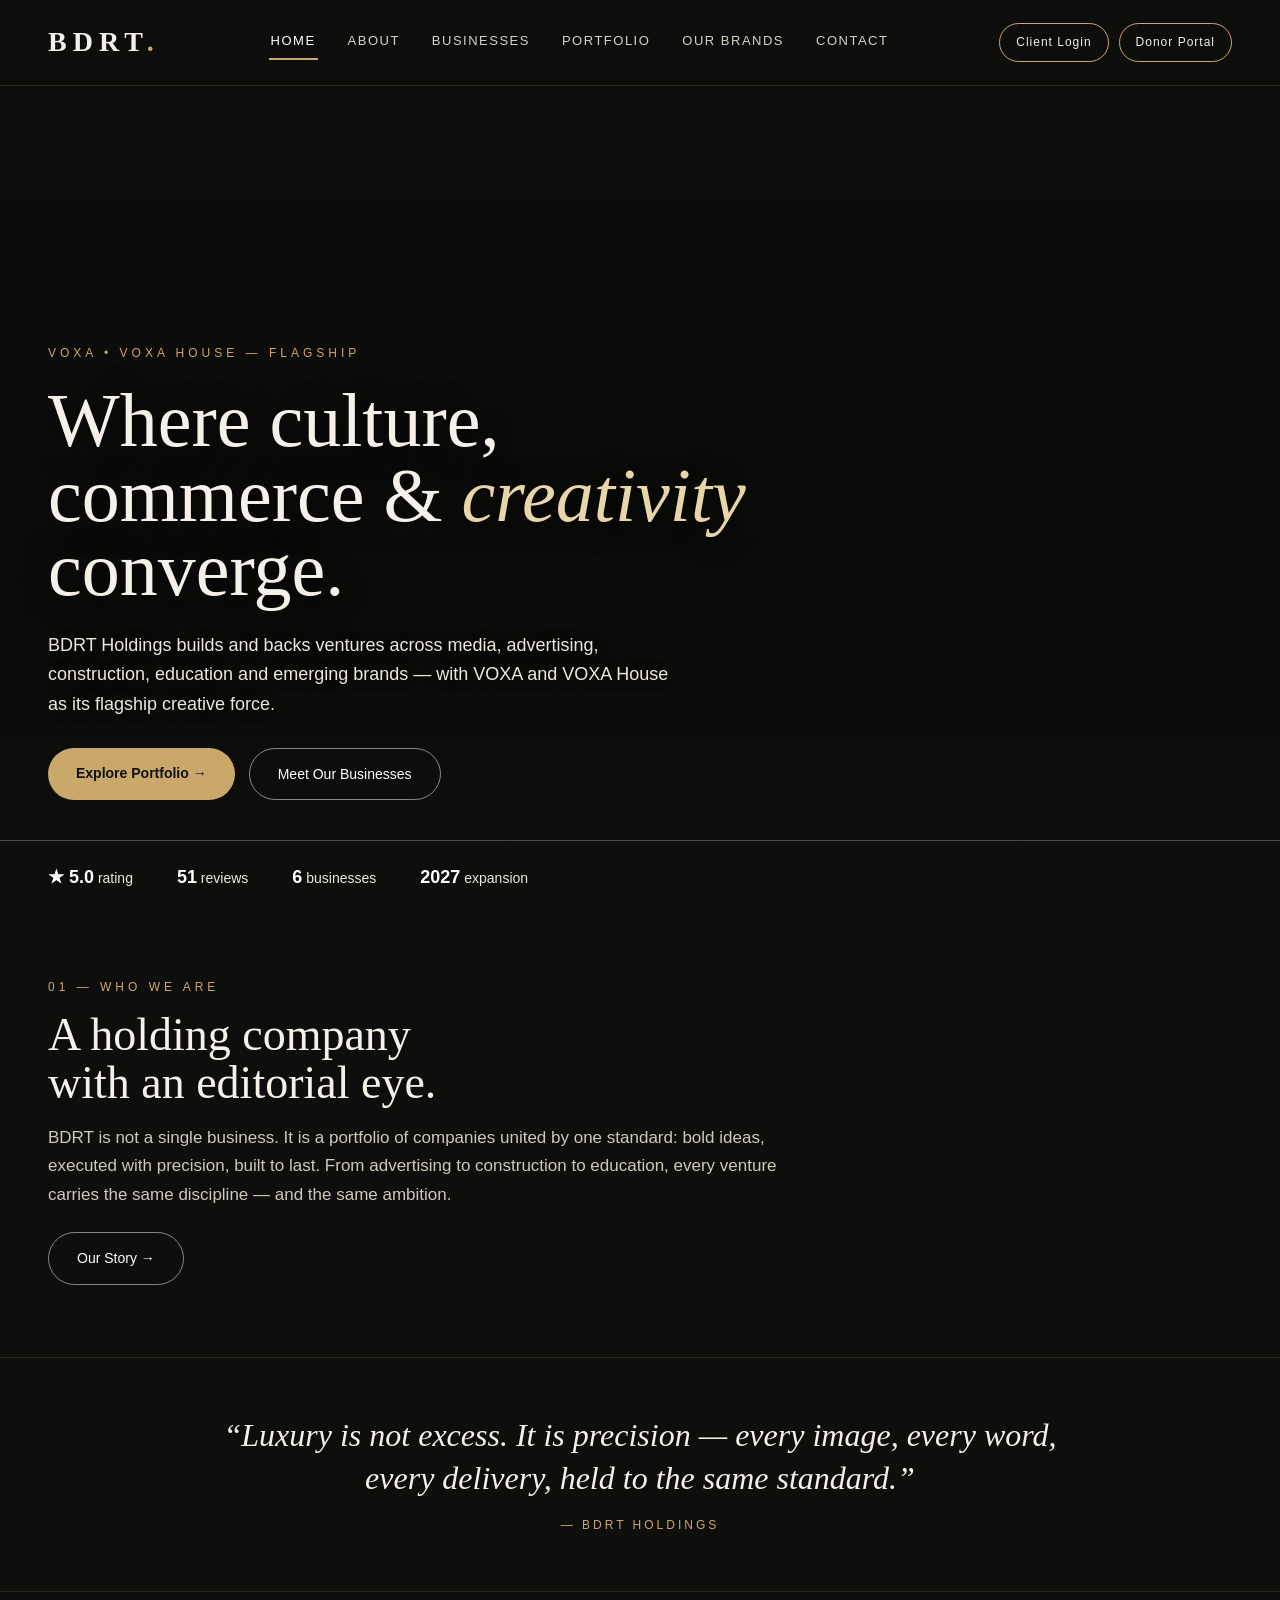
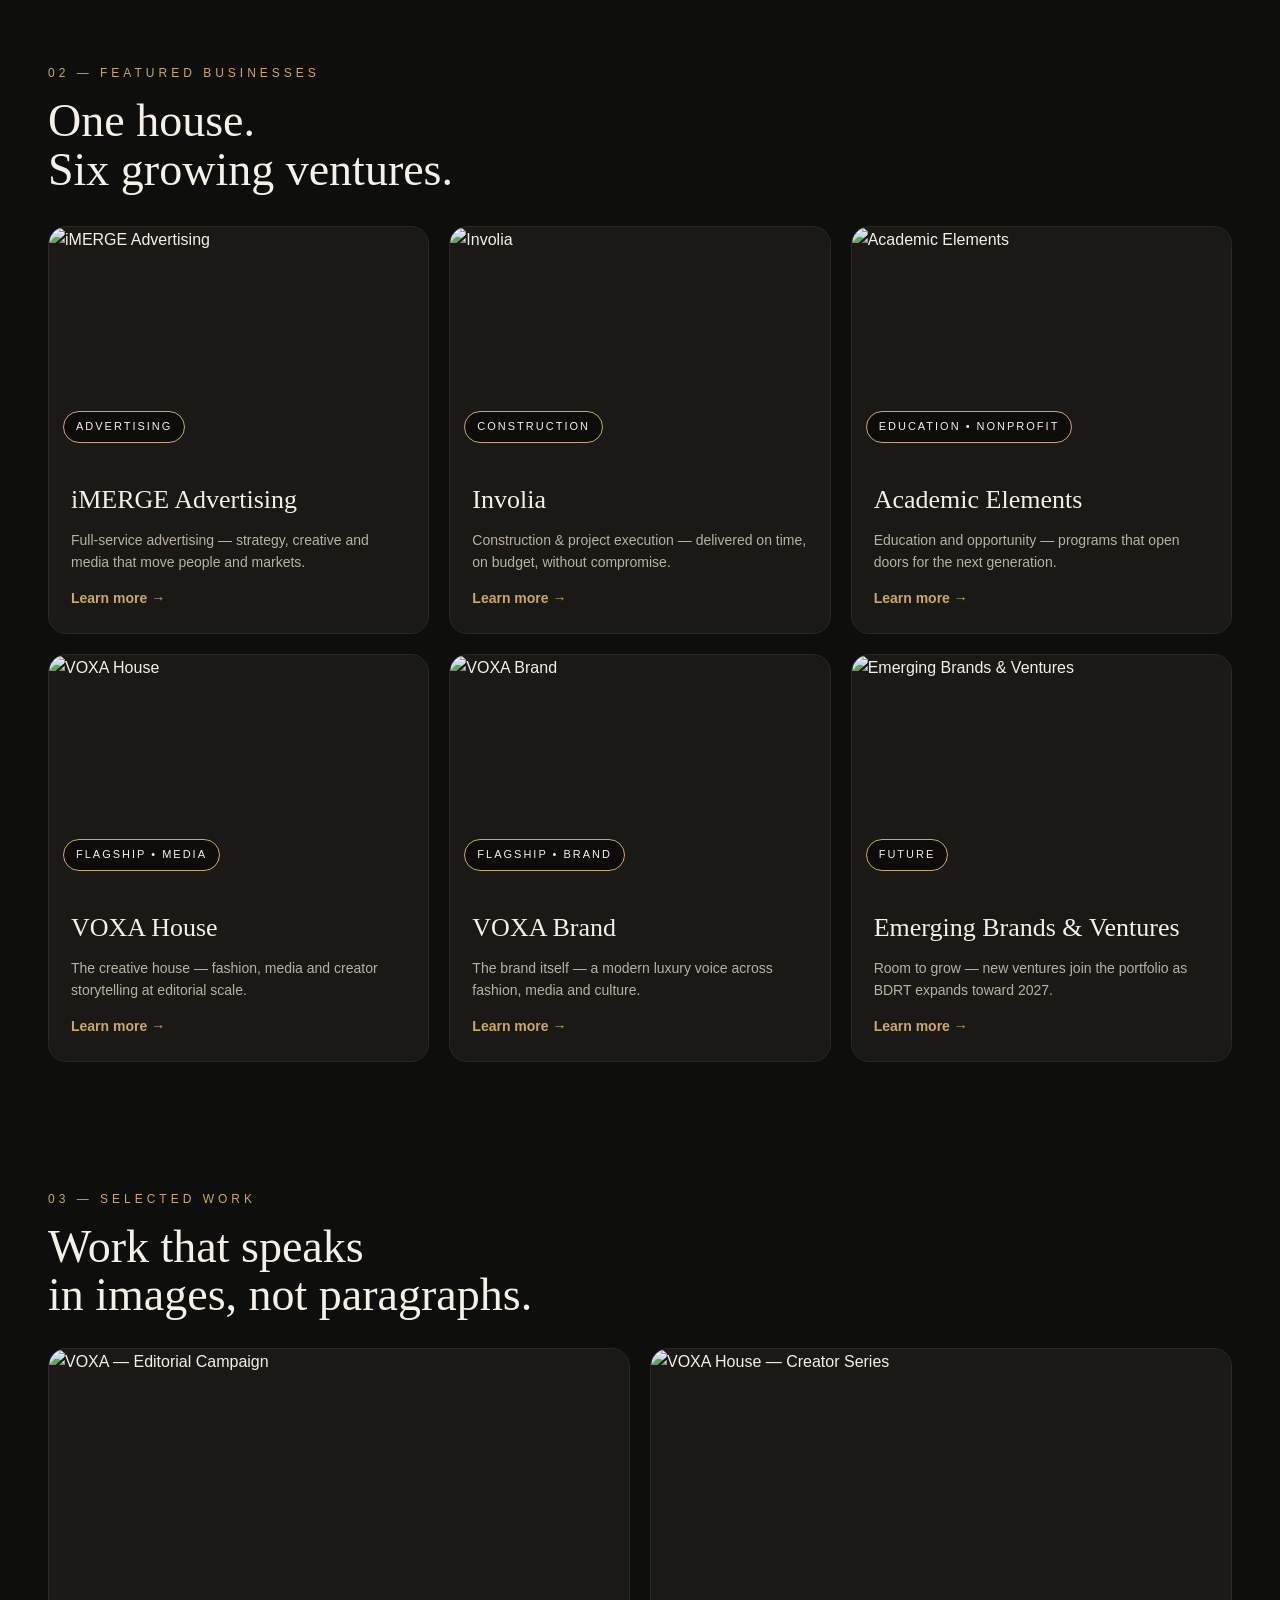
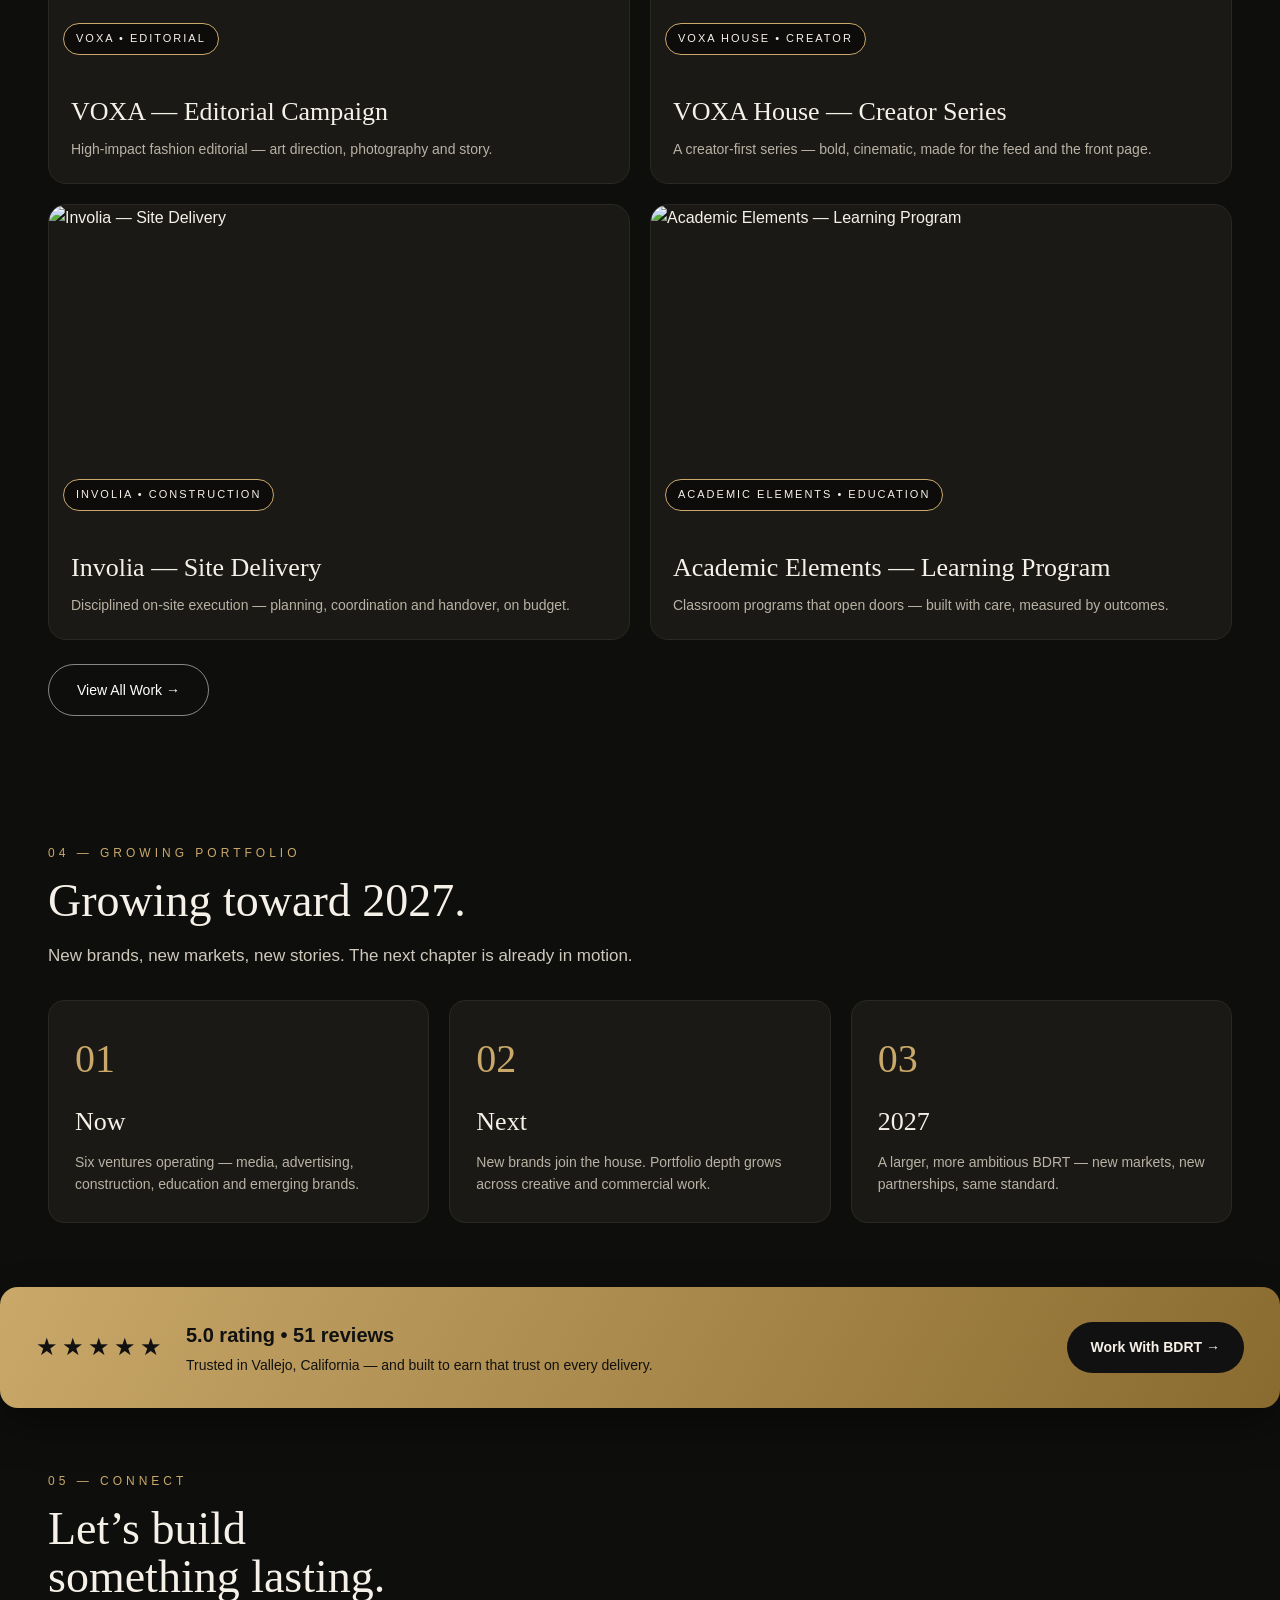
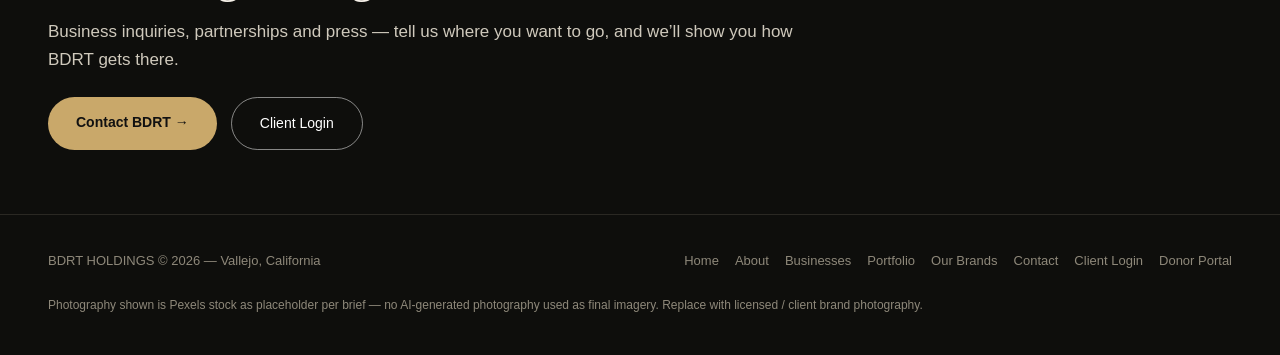
==== commit 2395ea6d: "Fix trust band: button inside gold band, dark CTA, proper flex + mobile" ====
--- a/index.html
+++ b/index.html
@@ -31,7 +31,7 @@
 <article class="work-card"><div class="work-img"><img src="https://images.pexels.com/photos/17410693/pexels-photo-17410693.jpeg?auto=compress&cs=tinysrgb&w=1260&h=750&dpr=1" alt="Involia — Site Delivery"><span class="work-tag">Involia • Construction</span></div><div class="work-txt"><h3>Involia — Site Delivery</h3><p>Disciplined on-site execution — planning, coordination and handover, on budget.</p></div></article>
 <article class="work-card"><div class="work-img"><img src="https://images.pexels.com/photos/10082715/pexels-photo-10082715.jpeg?auto=compress&cs=tinysrgb&w=1260&h=750&dpr=1" alt="Academic Elements — Learning Program"><span class="work-tag">Academic Elements • Education</span></div><div class="work-txt"><h3>Academic Elements — Learning Program</h3><p>Classroom programs that open doors — built with care, measured by outcomes.</p></div></article></div><div class="cta" style="margin-top:24px"><a class="btn2" href="portfolio.html">View All Work →</a></div></div>
 <div class="section"><div class="label">04 — Growing Portfolio</div><h2>Growing toward 2027.</h2><p class="lead">New brands, new markets, new stories. The next chapter is already in motion.</p><div class="timeline"><div class="tl"><span class="tl-num">01</span><h3>Now</h3><p>Six ventures operating — media, advertising, construction, education and emerging brands.</p></div><div class="tl"><span class="tl-num">02</span><h3>Next</h3><p>New brands join the house. Portfolio depth grows across creative and commercial work.</p></div><div class="tl"><span class="tl-num">03</span><h3>2027</h3><p>A larger, more ambitious BDRT — new markets, new partnerships, same standard.</p></div></div></div>
-<div class="trust-band"><div><span class="stars">★★★★★</span><strong>5.0 rating • 51 reviews</strong><p>Trusted in Vallejo, California — and built to earn that trust on every delivery.</p></div><a class="btn1" href="contact.html">Work With BDRT →</a></div>
+<div class="trust-band"><div class="trust-inner"><span class="stars" aria-label="5 out of 5 stars">★★★★★</span><div class="trust-text"><strong>5.0 rating • 51 reviews</strong><p>Trusted in Vallejo, California — and built to earn that trust on every delivery.</p></div></div><a class="btn-dark" href="contact.html">Work With BDRT →</a></div>
 <div class="section"><div class="label">05 — Connect</div><h2>Let’s build<br>something lasting.</h2><p class="lead">Business inquiries, partnerships and press — tell us where you want to go, and we’ll show you how BDRT gets there.</p><div class="cta" style="margin-top:22px"><a class="btn1" href="contact.html">Contact BDRT →</a><a class="btn2" href="contact.html#portals">Client Login</a></div></div>
 
 </main>
--- a/styles.css
+++ b/styles.css
@@ -62,11 +62,13 @@
 .tl-num{font-family:Georgia,serif;font-size:40px;color:var(--gold)}
 .tl h3{margin:10px 0 8px}
 .tl p{color:#B9B2A4;font-size:14px}
-.trust-band{max-width:1440px;margin:0 auto;padding:0 48px 20px}
-.trust-band>div{display:flex;justify-content:space-between;align-items:center;gap:20px;background:linear-gradient(120deg,#C9A86A,#8A6B2F);color:#111;border-radius:18px;padding:32px}
-.trust-band .stars{font-size:22px;letter-spacing:4px}
-.trust-band strong{font-size:20px}
-.trust-band p{margin-top:6px;font-size:14px}
+.trust-band{max-width:1440px;margin:0 auto;padding:0 48px 28px;display:flex;justify-content:space-between;align-items:center;gap:28px;background:linear-gradient(120deg,#C9A86A,#8A6B2F);color:#111;border-radius:18px;padding:32px 36px;box-shadow:0 18px 40px rgba(0,0,0,.35)}
+.trust-inner{display:flex;align-items:center;gap:20px;min-width:0}
+.trust-band .stars{font-size:24px;letter-spacing:4px;white-space:nowrap}
+.trust-text strong{font-size:20px;display:block}
+.trust-text p{margin-top:4px;font-size:14px;line-height:1.5}
+.btn-dark{background:#111;color:#F5F0E8;padding:14px 24px;border-radius:999px;font-weight:700;font-size:14px;white-space:nowrap;flex-shrink:0;transition:background .2s,transform .2s}
+.btn-dark:hover{background:#000;transform:translateY(-1px)}
 .biz-detail-grid{display:grid;gap:20px}
 .detail-card{display:grid;grid-template-columns:1fr 1fr;background:var(--card);border:1px solid var(--line);border-radius:18px;overflow:hidden}
 .detail-card img{min-height:280px}
@@ -89,6 +91,6 @@
 .top{padding:16px 20px}.menu-toggle{display:block}.mainnav{display:none;position:absolute;top:70px;left:0;right:0;background:#111;flex-direction:column;padding:16px 20px;border-bottom:1px solid var(--line)}.mainnav.open{display:flex}.nav-actions{display:none}
 .hero-inner{padding:60px 20px 30px}.hero-inner h1{font-size:46px}.stats{padding:18px 20px;gap:20px}
 .section{padding:44px 20px}.quote-band{padding:36px 20px}.quote-band p{font-size:24px}
-.biz-grid{grid-template-columns:1fr}.work-grid{grid-template-columns:1fr}.work-img{height:250px}.timeline{grid-template-columns:1fr}.detail-card{grid-template-columns:1fr}.split{grid-template-columns:1fr}.trust-band{padding:0 20px 16px}.trust-band>div{flex-direction:column;align-items:flex-start}
+.biz-grid{grid-template-columns:1fr}.work-grid{grid-template-columns:1fr}.work-img{height:250px}.timeline{grid-template-columns:1fr}.detail-card{grid-template-columns:1fr}.split{grid-template-columns:1fr}.trust-band{flex-direction:column;align-items:flex-start;padding:26px 22px;margin:0 20px 20px}.trust-inner{flex-direction:column;align-items:flex-start;gap:10px}.btn-dark{width:100%;text-align:center}
 h1{font-size:40px}h2{font-size:34px}
 }
